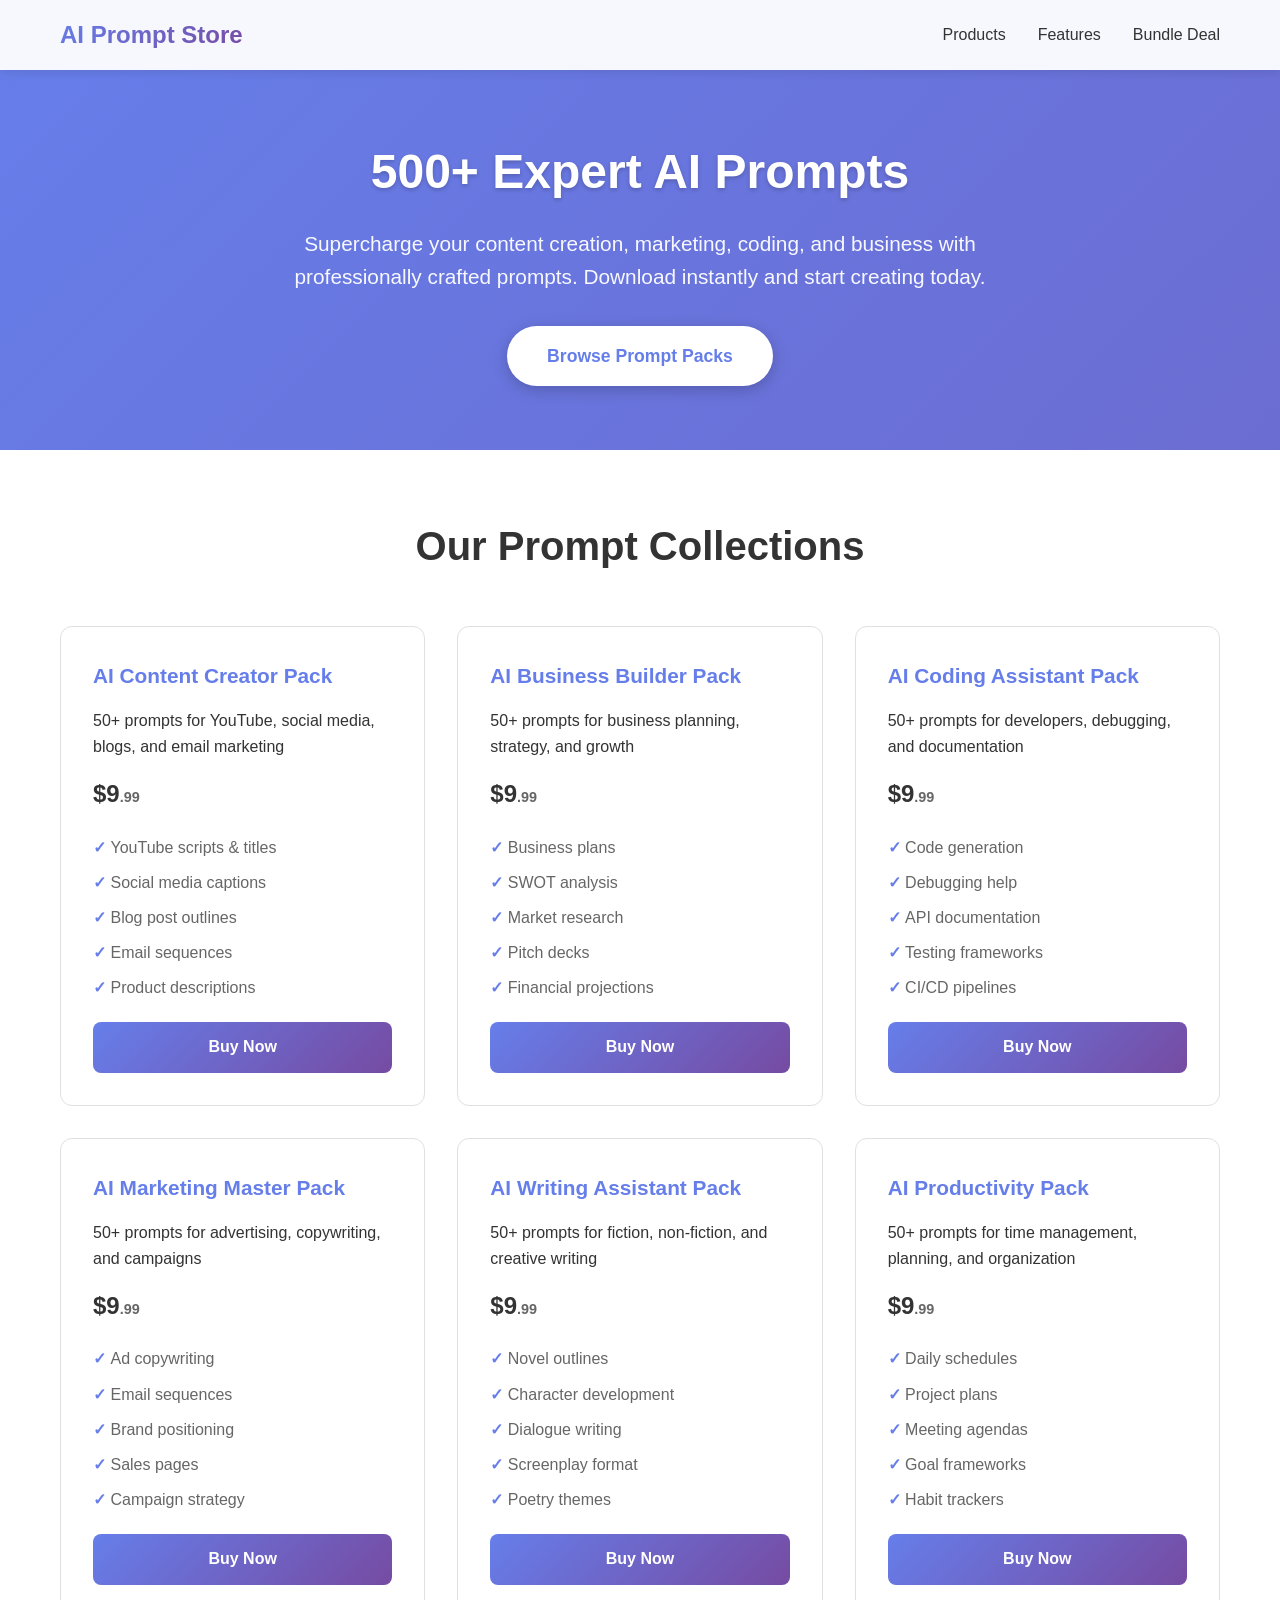
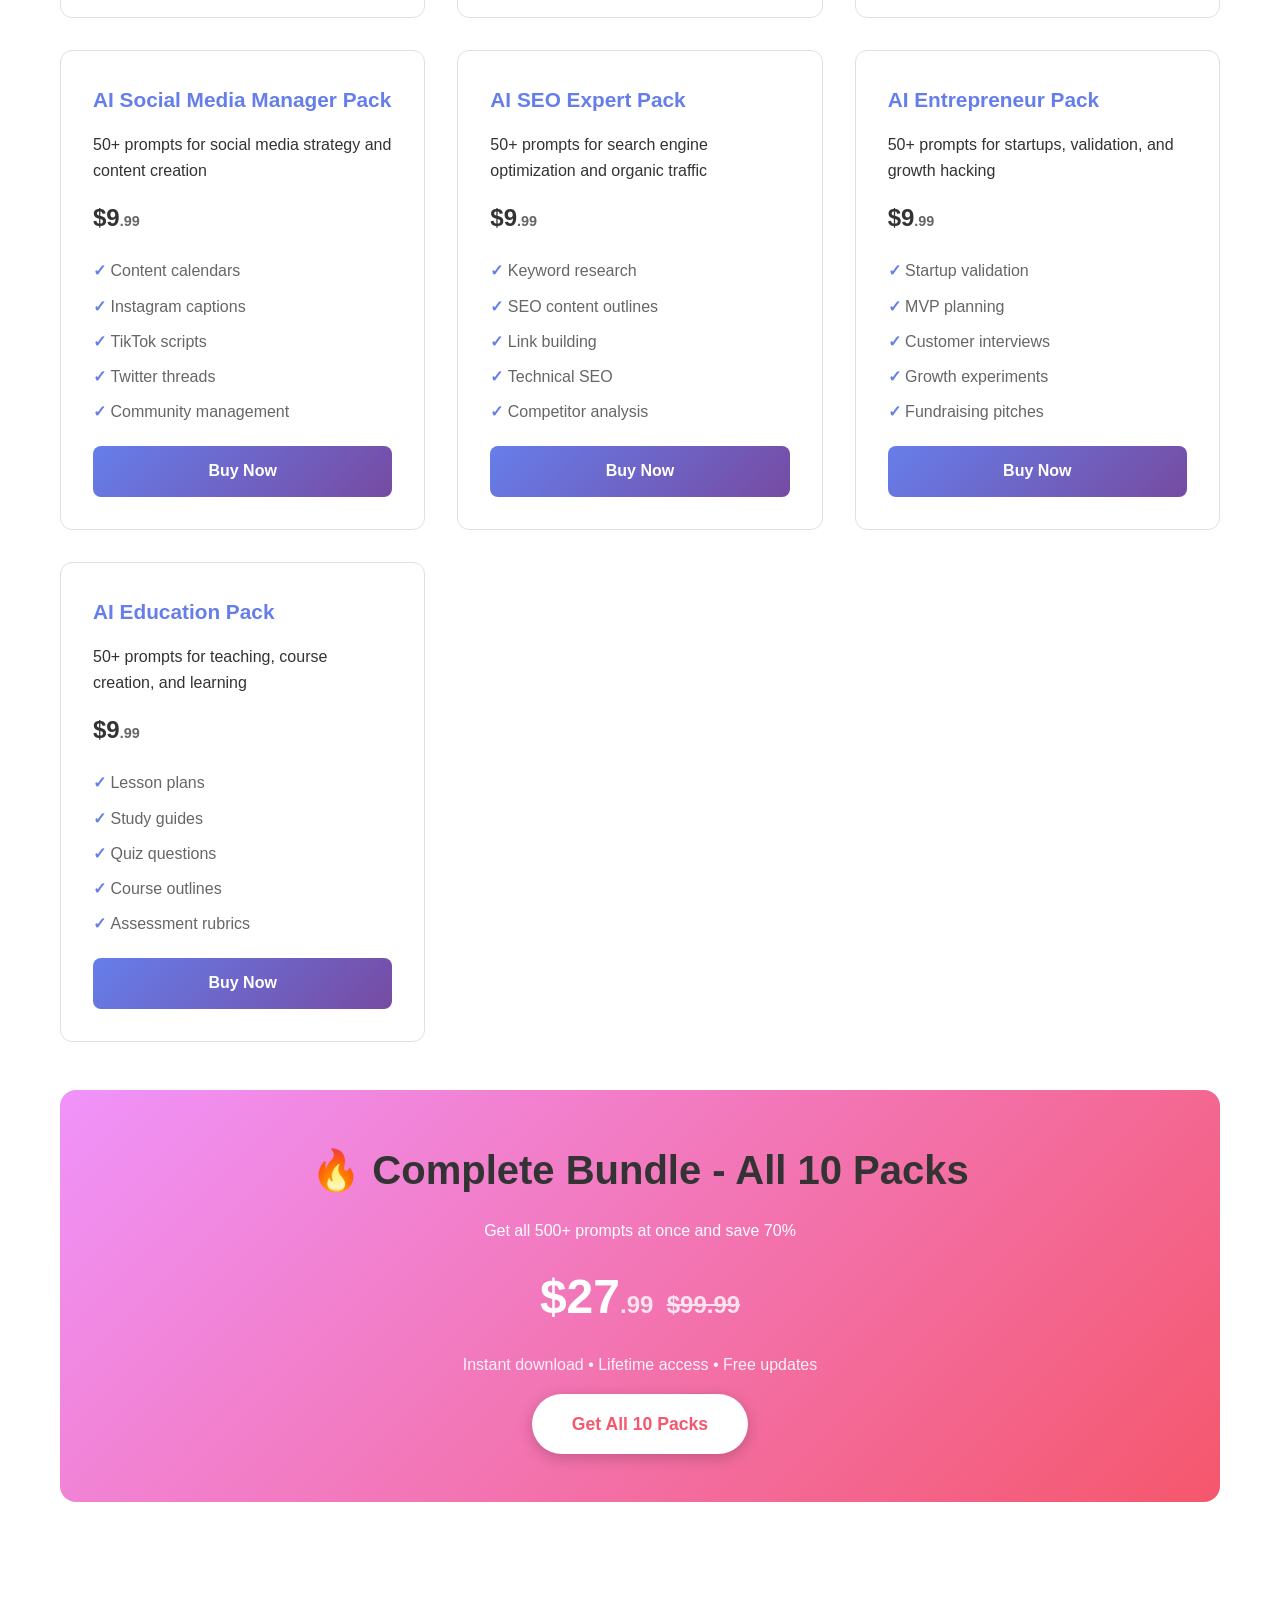
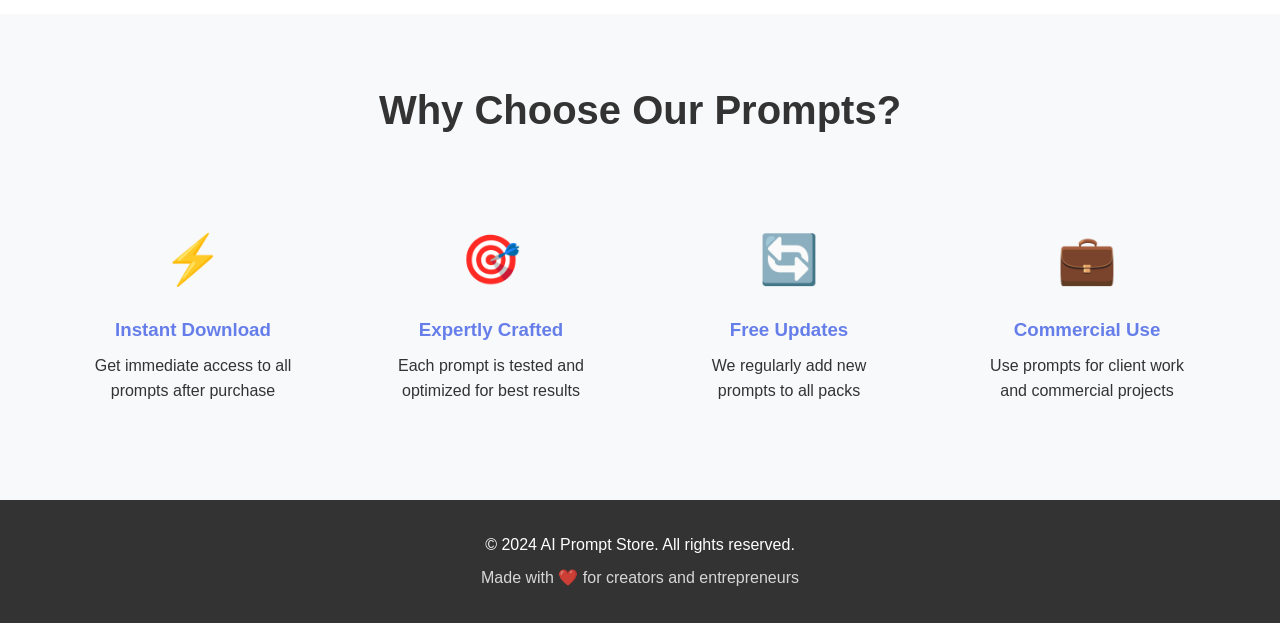
==== website/index.html @ 7e5e6189 "Initial AI Prompt Store project" ====
<!DOCTYPE html>
<html lang="en">
<head>
    <meta charset="UTF-8">
    <meta name="viewport" content="width=device-width, initial-scale=1.0">
    <title>AI Prompt Store - 50+ Prompt Packs for Creators & Entrepreneurs</title>
    <meta name="description" content="Download 500+ expert AI prompts for content creation, marketing, coding, business, and more. Boost your productivity with our curated prompt collections.">
    <style>
        * {
            margin: 0;
            padding: 0;
            box-sizing: border-box;
        }
        
        body {
            font-family: -apple-system, BlinkMacSystemFont, 'Segoe UI', Roboto, Oxygen, Ubuntu, Cantarell, sans-serif;
            line-height: 1.6;
            color: #333;
            background: linear-gradient(135deg, #667eea 0%, #764ba2 100%);
            min-height: 100vh;
        }
        
        .container {
            max-width: 1200px;
            margin: 0 auto;
            padding: 0 20px;
        }
        
        header {
            background: rgba(255, 255, 255, 0.95);
            backdrop-filter: blur(10px);
            padding: 1rem 0;
            position: sticky;
            top: 0;
            z-index: 100;
            box-shadow: 0 2px 10px rgba(0,0,0,0.1);
        }
        
        nav {
            display: flex;
            justify-content: space-between;
            align-items: center;
        }
        
        .logo {
            font-size: 1.5rem;
            font-weight: bold;
            background: linear-gradient(135deg, #667eea 0%, #764ba2 100%);
            -webkit-background-clip: text;
            -webkit-text-fill-color: transparent;
            background-clip: text;
        }
        
        .nav-links {
            display: flex;
            gap: 2rem;
            list-style: none;
        }
        
        .nav-links a {
            text-decoration: none;
            color: #333;
            font-weight: 500;
            transition: color 0.3s;
        }
        
        .nav-links a:hover {
            color: #667eea;
        }
        
        .hero {
            text-align: center;
            padding: 4rem 0;
            color: white;
        }
        
        .hero h1 {
            font-size: 3rem;
            margin-bottom: 1rem;
            font-weight: 800;
            text-shadow: 0 2px 4px rgba(0,0,0,0.2);
        }
        
        .hero p {
            font-size: 1.3rem;
            margin-bottom: 2rem;
            opacity: 0.95;
            max-width: 700px;
            margin-left: auto;
            margin-right: auto;
        }
        
        .cta-button {
            display: inline-block;
            background: white;
            color: #667eea;
            padding: 1rem 2.5rem;
            border-radius: 50px;
            text-decoration: none;
            font-weight: bold;
            font-size: 1.1rem;
            transition: transform 0.3s, box-shadow 0.3s;
            box-shadow: 0 4px 15px rgba(0,0,0,0.2);
        }
        
        .cta-button:hover {
            transform: translateY(-2px);
            box-shadow: 0 6px 20px rgba(0,0,0,0.3);
        }
        
        .products {
            background: white;
            padding: 4rem 0;
        }
        
        .products h2 {
            text-align: center;
            font-size: 2.5rem;
            margin-bottom: 3rem;
            color: #333;
        }
        
        .product-grid {
            display: grid;
            grid-template-columns: repeat(auto-fit, minmax(300px, 1fr));
            gap: 2rem;
            margin-bottom: 3rem;
        }
        
        .product-card {
            border: 1px solid #e0e0e0;
            border-radius: 12px;
            padding: 2rem;
            transition: transform 0.3s, box-shadow 0.3s;
            background: white;
        }
        
        .product-card:hover {
            transform: translateY(-5px);
            box-shadow: 0 10px 30px rgba(0,0,0,0.1);
        }
        
        .product-card h3 {
            color: #667eea;
            margin-bottom: 1rem;
            font-size: 1.3rem;
        }
        
        .product-card .price {
            font-size: 1.5rem;
            font-weight: bold;
            color: #333;
            margin: 1rem 0;
        }
        
        .product-card .original-price {
            text-decoration: line-through;
            color: #999;
            font-size: 1rem;
            margin-left: 0.5rem;
        }
        
        .product-card ul {
            list-style: none;
            margin: 1rem 0;
        }
        
        .product-card li {
            padding: 0.3rem 0;
            color: #666;
        }
        
        .product-card li:before {
            content: "✓ ";
            color: #667eea;
            font-weight: bold;
        }
        
        .buy-button {
            display: block;
            width: 100%;
            background: linear-gradient(135deg, #667eea 0%, #764ba2 100%);
            color: white;
            padding: 0.8rem;
            border: none;
            border-radius: 8px;
            text-decoration: none;
            text-align: center;
            font-weight: bold;
            transition: opacity 0.3s;
        }
        
        .buy-button:hover {
            opacity: 0.9;
        }
        
        .bundle {
            background: linear-gradient(135deg, #f093fb 0%, #f5576c 100%);
            color: white;
            padding: 3rem;
            border-radius: 16px;
            text-align: center;
            margin: 3rem 0;
        }
        
        .bundle h2 {
            font-size: 2.5rem;
            margin-bottom: 1rem;
        }
        
        .bundle .price {
            font-size: 3rem;
            font-weight: bold;
            margin: 1rem 0;
        }
        
        .bundle .original-price {
            text-decoration: line-through;
            opacity: 0.8;
            font-size: 1.5rem;
        }
        
        .features {
            padding: 4rem 0;
            background: #f8f9fa;
        }
        
        .features h2 {
            text-align: center;
            font-size: 2.5rem;
            margin-bottom: 3rem;
        }
        
        .feature-grid {
            display: grid;
            grid-template-columns: repeat(auto-fit, minmax(250px, 1fr));
            gap: 2rem;
        }
        
        .feature {
            text-align: center;
            padding: 2rem;
        }
        
        .feature-icon {
            font-size: 3rem;
            margin-bottom: 1rem;
        }
        
        .feature h3 {
            color: #667eea;
            margin-bottom: 0.5rem;
        }
        
        footer {
            background: #333;
            color: white;
            text-align: center;
            padding: 2rem 0;
        }
        
        @media (max-width: 768px) {
            .hero h1 {
                font-size: 2rem;
            }
            
            .nav-links {
                display: none;
            }
            
            .product-grid {
                grid-template-columns: 1fr;
            }
        }
    </style>
</head>
<body>
    <header>
        <nav class="container">
            <div class="logo">AI Prompt Store</div>
            <ul class="nav-links">
                <li><a href="#products">Products</a></li>
                <li><a href="#features">Features</a></li>
                <li><a href="#bundle">Bundle Deal</a></li>
            </ul>
        </nav>
    </header>
    
    <section class="hero">
        <div class="container">
            <h1>500+ Expert AI Prompts</h1>
            <p>Supercharge your content creation, marketing, coding, and business with professionally crafted prompts. Download instantly and start creating today.</p>
            <a href="#products" class="cta-button">Browse Prompt Packs</a>
        </div>
    </section>
    
    <section class="products" id="products">
        <div class="container">
            <h2>Our Prompt Collections</h2>
            <div class="product-grid">
                <div class="product-card">
                    <h3>AI Content Creator Pack</h3>
                    <p>50+ prompts for YouTube, social media, blogs, and email marketing</p>
                    <div class="price">$9<span style="font-size: 0.9rem; color: #666;">.99</span></div>
                    <ul>
                        <li>YouTube scripts & titles</li>
                        <li>Social media captions</li>
                        <li>Blog post outlines</li>
                        <li>Email sequences</li>
                        <li>Product descriptions</li>
                    </ul>
                    <a href="https://gum.co/prompt-pack-1" class="buy-button" target="_blank">Buy Now</a>
                </div>
                
                <div class="product-card">
                    <h3>AI Business Builder Pack</h3>
                    <p>50+ prompts for business planning, strategy, and growth</p>
                    <div class="price">$9<span style="font-size: 0.9rem; color: #666;">.99</span></div>
                    <ul>
                        <li>Business plans</li>
                        <li>SWOT analysis</li>
                        <li>Market research</li>
                        <li>Pitch decks</li>
                        <li>Financial projections</li>
                    </ul>
                    <a href="https://gum.co/prompt-pack-2" class="buy-button" target="_blank">Buy Now</a>
                </div>
                
                <div class="product-card">
                    <h3>AI Coding Assistant Pack</h3>
                    <p>50+ prompts for developers, debugging, and documentation</p>
                    <div class="price">$9<span style="font-size: 0.9rem; color: #666;">.99</span></div>
                    <ul>
                        <li>Code generation</li>
                        <li>Debugging help</li>
                        <li>API documentation</li>
                        <li>Testing frameworks</li>
                        <li>CI/CD pipelines</li>
                    </ul>
                    <a href="https://gum.co/prompt-pack-3" class="buy-button" target="_blank">Buy Now</a>
                </div>
                
                <div class="product-card">
                    <h3>AI Marketing Master Pack</h3>
                    <p>50+ prompts for advertising, copywriting, and campaigns</p>
                    <div class="price">$9<span style="font-size: 0.9rem; color: #666;">.99</span></div>
                    <ul>
                        <li>Ad copywriting</li>
                        <li>Email sequences</li>
                        <li>Brand positioning</li>
                        <li>Sales pages</li>
                        <li>Campaign strategy</li>
                    </ul>
                    <a href="https://gum.co/prompt-pack-4" class="buy-button" target="_blank">Buy Now</a>
                </div>
                
                <div class="product-card">
                    <h3>AI Writing Assistant Pack</h3>
                    <p>50+ prompts for fiction, non-fiction, and creative writing</p>
                    <div class="price">$9<span style="font-size: 0.9rem; color: #666;">.99</span></div>
                    <ul>
                        <li>Novel outlines</li>
                        <li>Character development</li>
                        <li>Dialogue writing</li>
                        <li>Screenplay format</li>
                        <li>Poetry themes</li>
                    </ul>
                    <a href="https://gum.co/prompt-pack-5" class="buy-button" target="_blank">Buy Now</a>
                </div>
                
                <div class="product-card">
                    <h3>AI Productivity Pack</h3>
                    <p>50+ prompts for time management, planning, and organization</p>
                    <div class="price">$9<span style="font-size: 0.9rem; color: #666;">.99</span></div>
                    <ul>
                        <li>Daily schedules</li>
                        <li>Project plans</li>
                        <li>Meeting agendas</li>
                        <li>Goal frameworks</li>
                        <li>Habit trackers</li>
                    </ul>
                    <a href="https://gum.co/prompt-pack-6" class="buy-button" target="_blank">Buy Now</a>
                </div>
                
                <div class="product-card">
                    <h3>AI Social Media Manager Pack</h3>
                    <p>50+ prompts for social media strategy and content creation</p>
                    <div class="price">$9<span style="font-size: 0.9rem; color: #666;">.99</span></div>
                    <ul>
                        <li>Content calendars</li>
                        <li>Instagram captions</li>
                        <li>TikTok scripts</li>
                        <li>Twitter threads</li>
                        <li>Community management</li>
                    </ul>
                    <a href="https://gum.co/prompt-pack-7" class="buy-button" target="_blank">Buy Now</a>
                </div>
                
                <div class="product-card">
                    <h3>AI SEO Expert Pack</h3>
                    <p>50+ prompts for search engine optimization and organic traffic</p>
                    <div class="price">$9<span style="font-size: 0.9rem; color: #666;">.99</span></div>
                    <ul>
                        <li>Keyword research</li>
                        <li>SEO content outlines</li>
                        <li>Link building</li>
                        <li>Technical SEO</li>
                        <li>Competitor analysis</li>
                    </ul>
                    <a href="https://gum.co/prompt-pack-8" class="buy-button" target="_blank">Buy Now</a>
                </div>
                
                <div class="product-card">
                    <h3>AI Entrepreneur Pack</h3>
                    <p>50+ prompts for startups, validation, and growth hacking</p>
                    <div class="price">$9<span style="font-size: 0.9rem; color: #666;">.99</span></div>
                    <ul>
                        <li>Startup validation</li>
                        <li>MVP planning</li>
                        <li>Customer interviews</li>
                        <li>Growth experiments</li>
                        <li>Fundraising pitches</li>
                    </ul>
                    <a href="https://gum.co/prompt-pack-9" class="buy-button" target="_blank">Buy Now</a>
                </div>
                
                <div class="product-card">
                    <h3>AI Education Pack</h3>
                    <p>50+ prompts for teaching, course creation, and learning</p>
                    <div class="price">$9<span style="font-size: 0.9rem; color: #666;">.99</span></div>
                    <ul>
                        <li>Lesson plans</li>
                        <li>Study guides</li>
                        <li>Quiz questions</li>
                        <li>Course outlines</li>
                        <li>Assessment rubrics</li>
                    </ul>
                    <a href="https://gum.co/prompt-pack-10" class="buy-button" target="_blank">Buy Now</a>
                </div>
            </div>
            
            <div class="bundle" id="bundle">
                <h2>🔥 Complete Bundle - All 10 Packs</h2>
                <p>Get all 500+ prompts at once and save 70%</p>
                <div class="price">$27<span style="font-size: 1.5rem; opacity: 0.8;">.99</span> <span class="original-price">$99.99</span></div>
                <p style="margin: 1rem 0; opacity: 0.9;">Instant download • Lifetime access • Free updates</p>
                <a href="https://gum.co/prompt-bundle" class="cta-button" target="_blank" style="background: white; color: #f5576c;">Get All 10 Packs</a>
            </div>
        </div>
    </section>
    
    <section class="features" id="features">
        <div class="container">
            <h2>Why Choose Our Prompts?</h2>
            <div class="feature-grid">
                <div class="feature">
                    <div class="feature-icon">⚡</div>
                    <h3>Instant Download</h3>
                    <p>Get immediate access to all prompts after purchase</p>
                </div>
                <div class="feature">
                    <div class="feature-icon">🎯</div>
                    <h3>Expertly Crafted</h3>
                    <p>Each prompt is tested and optimized for best results</p>
                </div>
                <div class="feature">
                    <div class="feature-icon">🔄</div>
                    <h3>Free Updates</h3>
                    <p>We regularly add new prompts to all packs</p>
                </div>
                <div class="feature">
                    <div class="feature-icon">💼</div>
                    <h3>Commercial Use</h3>
                    <p>Use prompts for client work and commercial projects</p>
                </div>
            </div>
        </div>
    </section>
    
    <footer>
        <div class="container">
            <p>&copy; 2024 AI Prompt Store. All rights reserved.</p>
            <p style="margin-top: 0.5rem; opacity: 0.8;">Made with ❤️ for creators and entrepreneurs</p>
        </div>
    </footer>
</body>
</html>
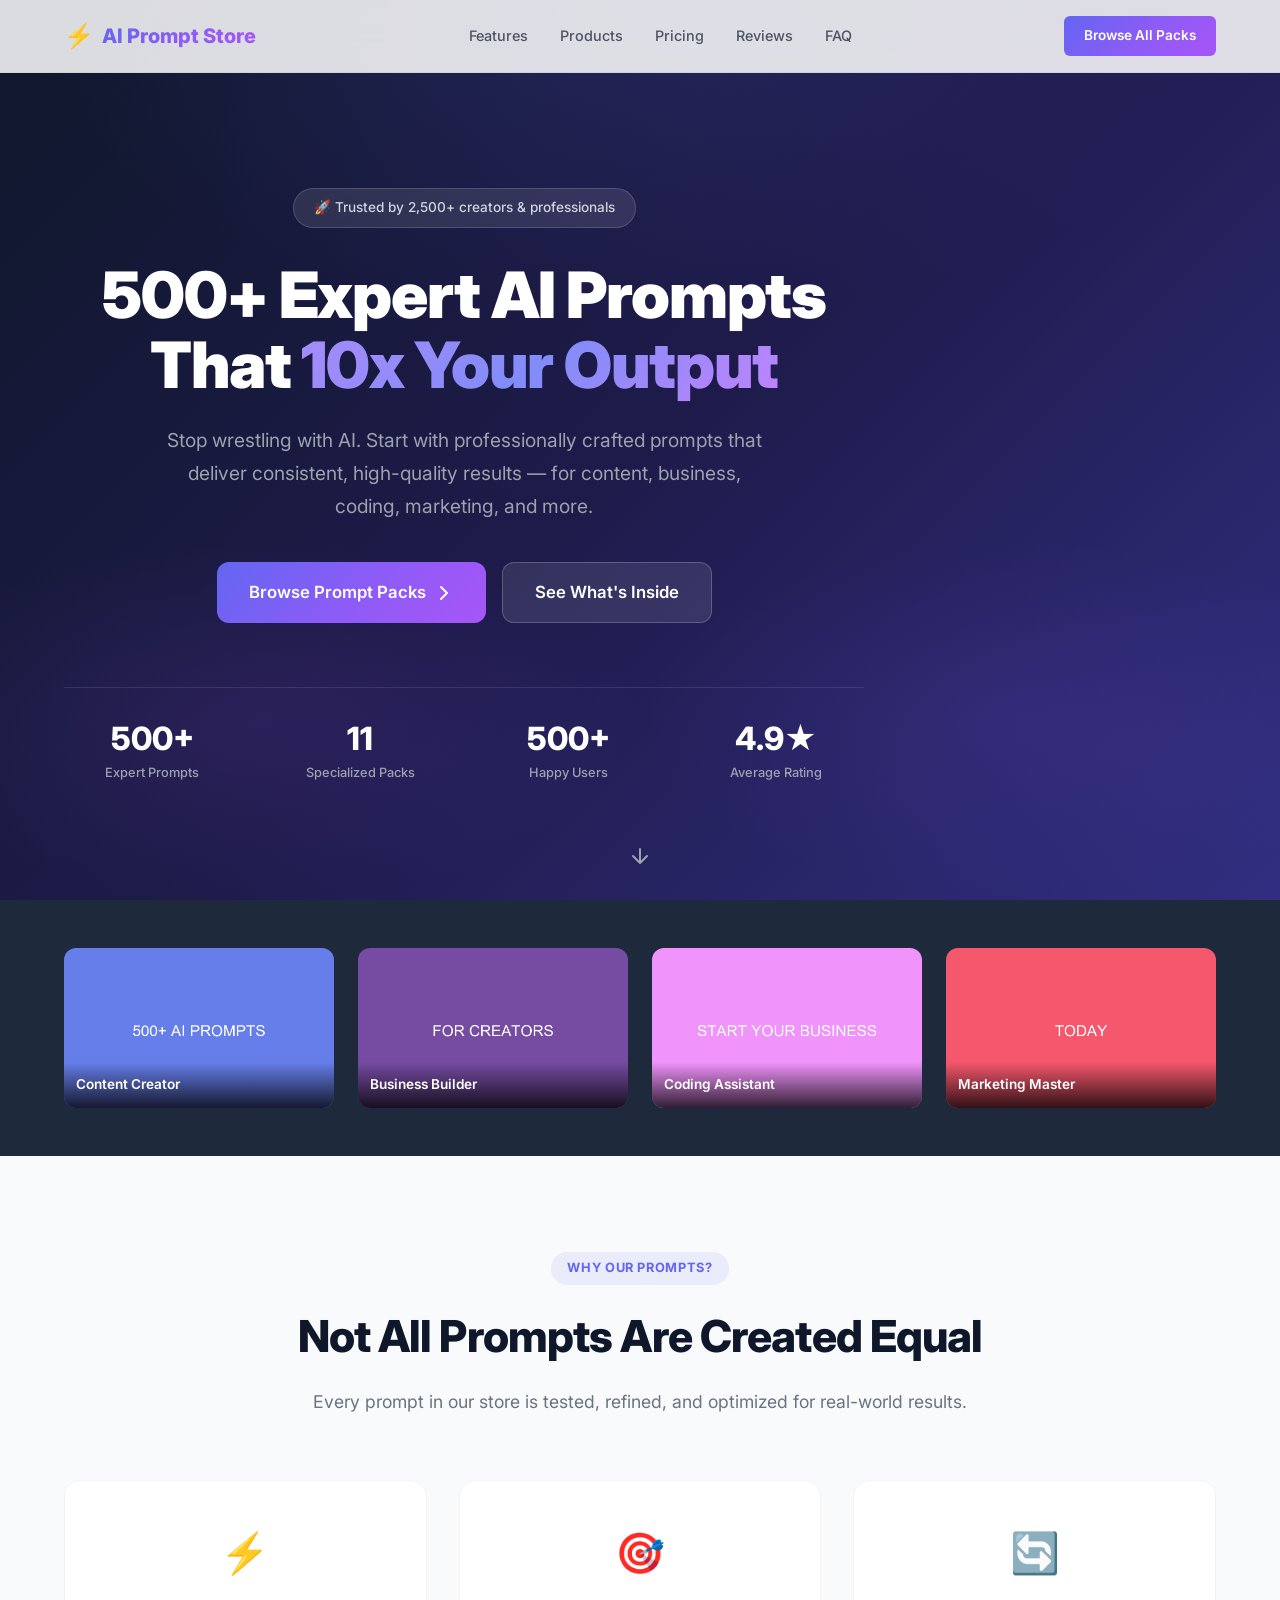
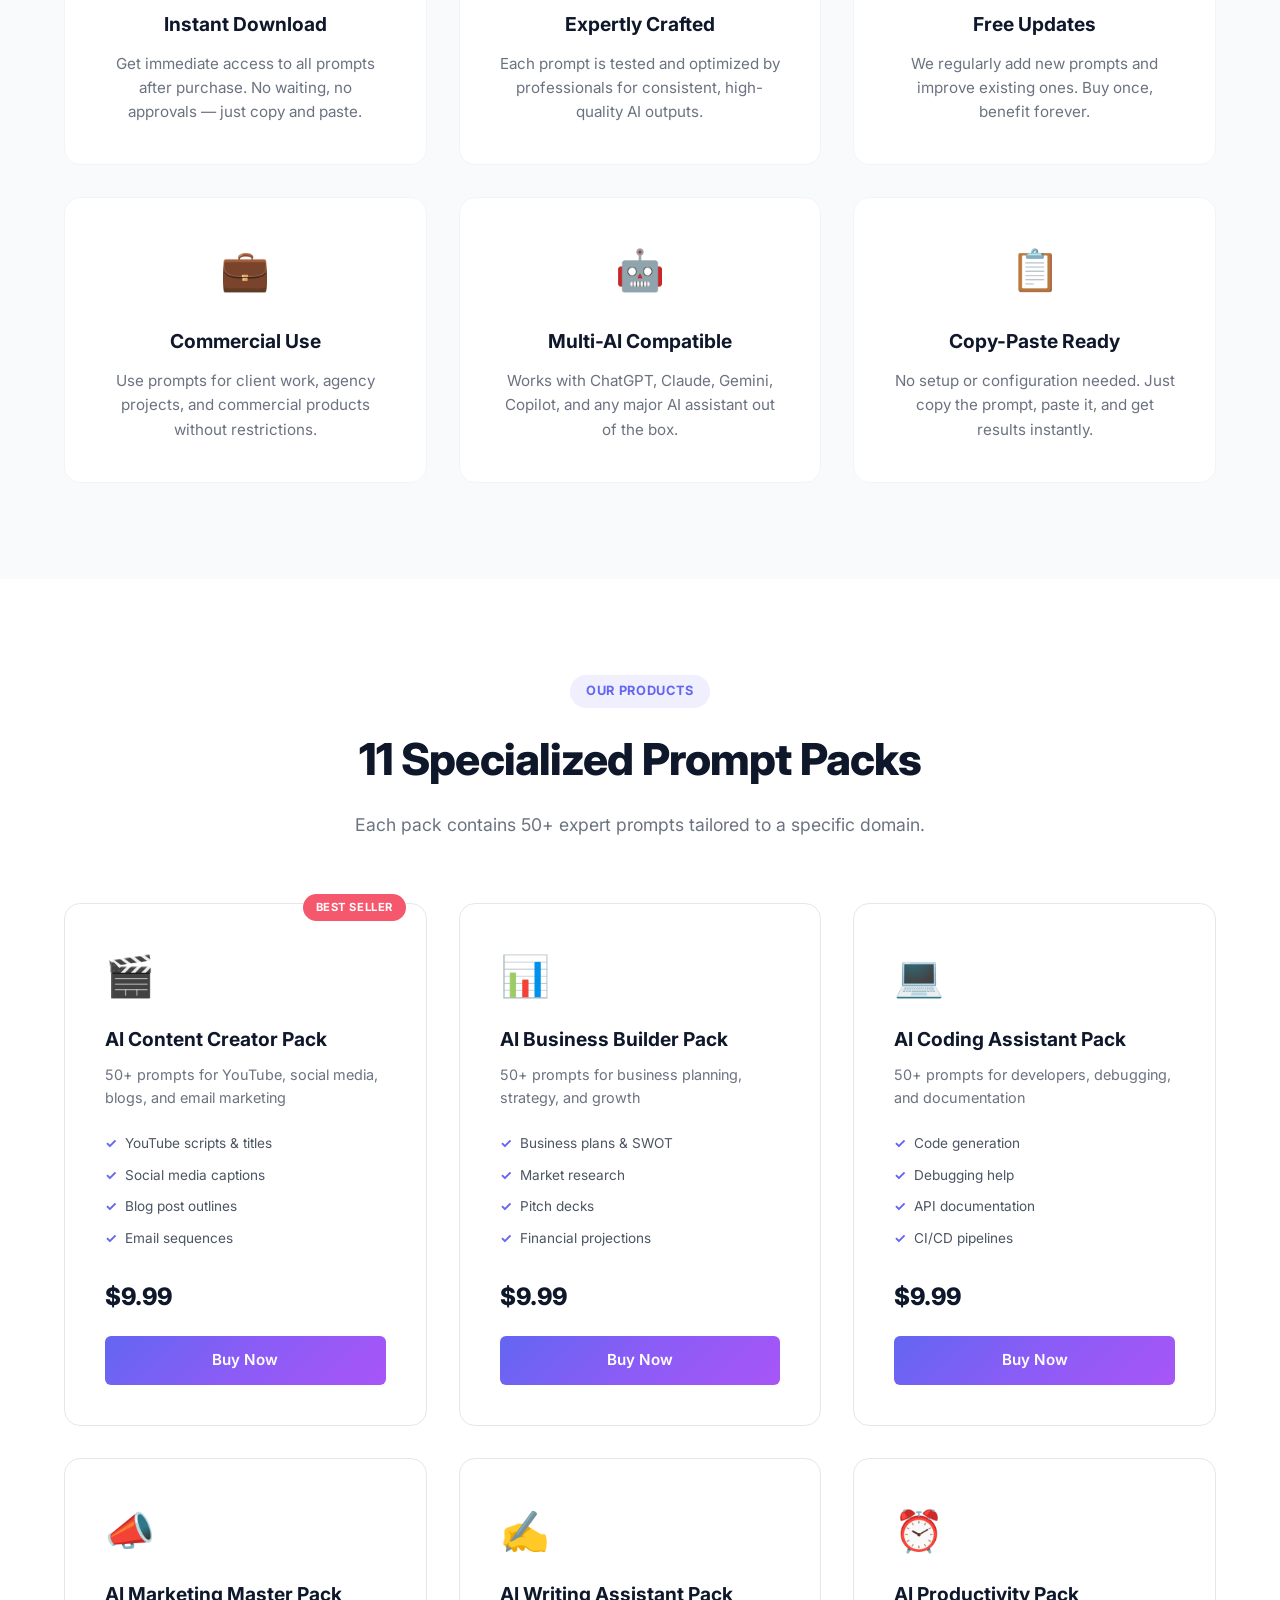
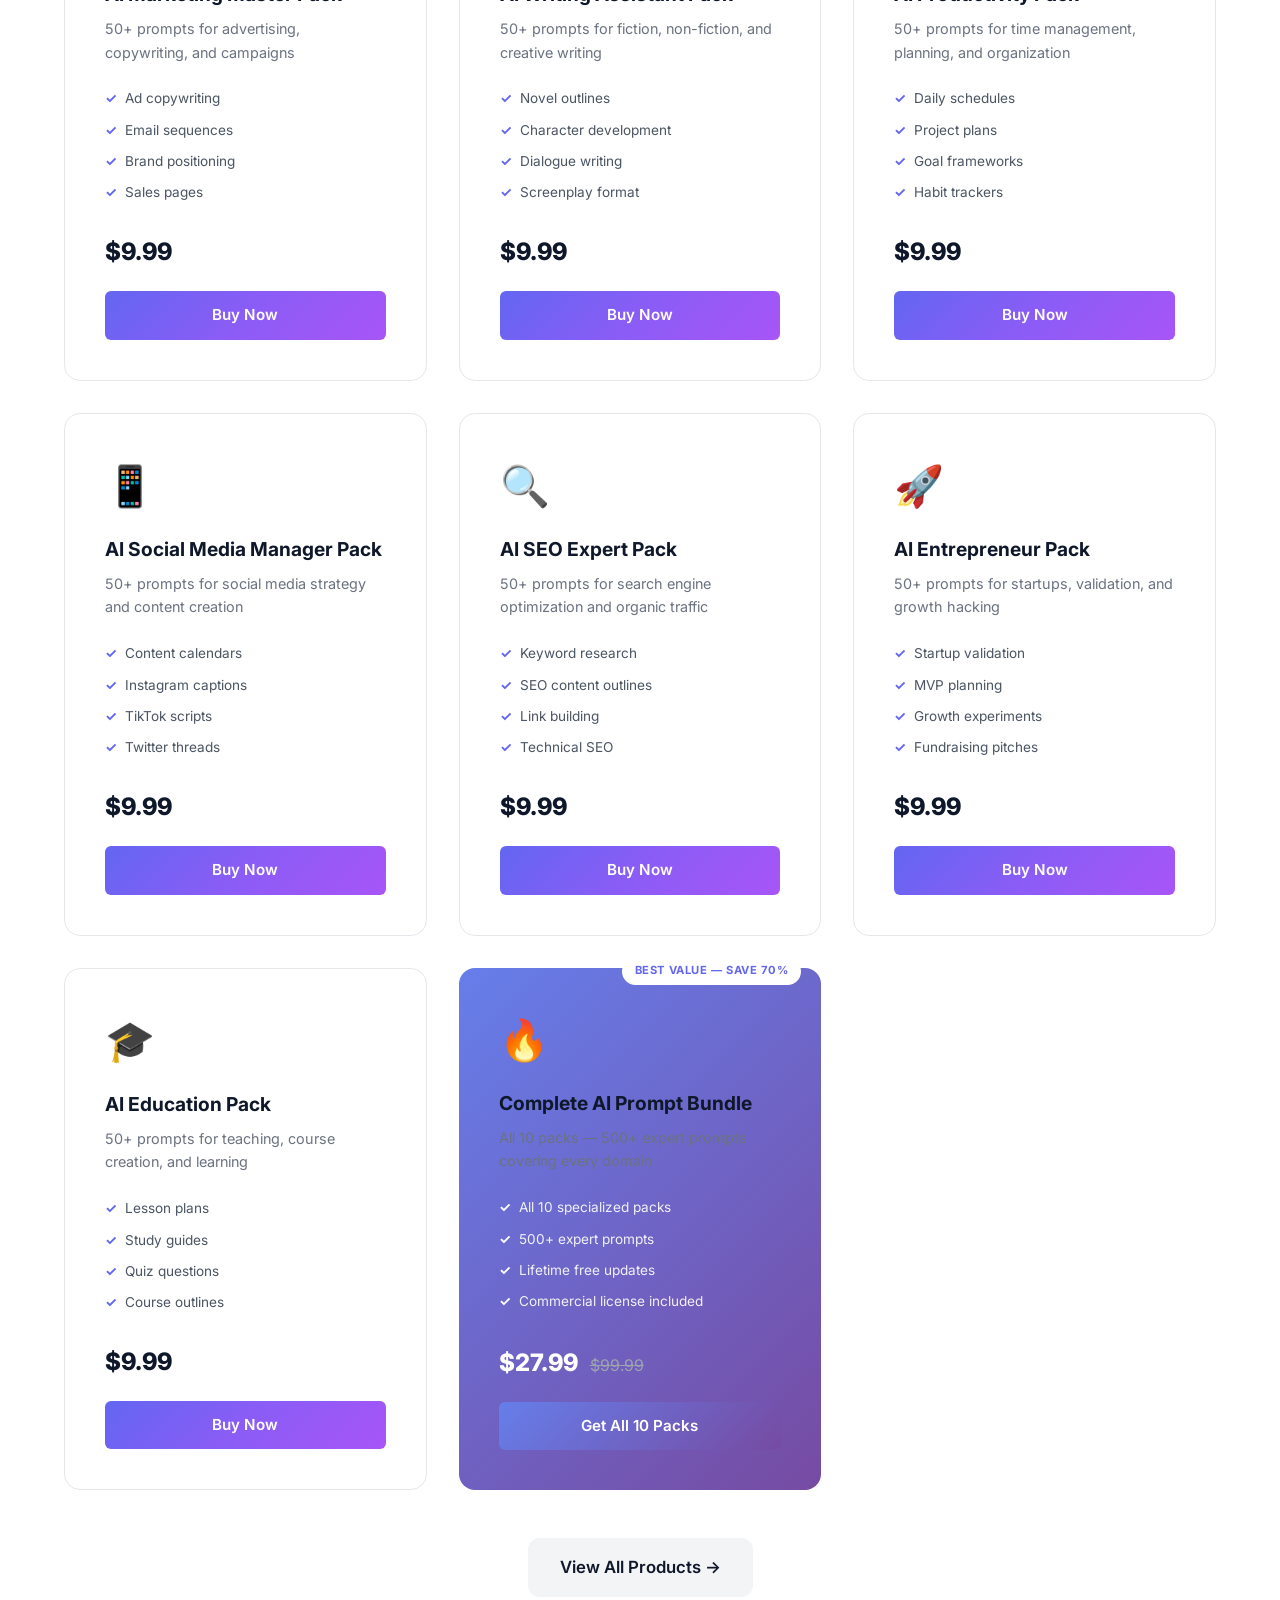
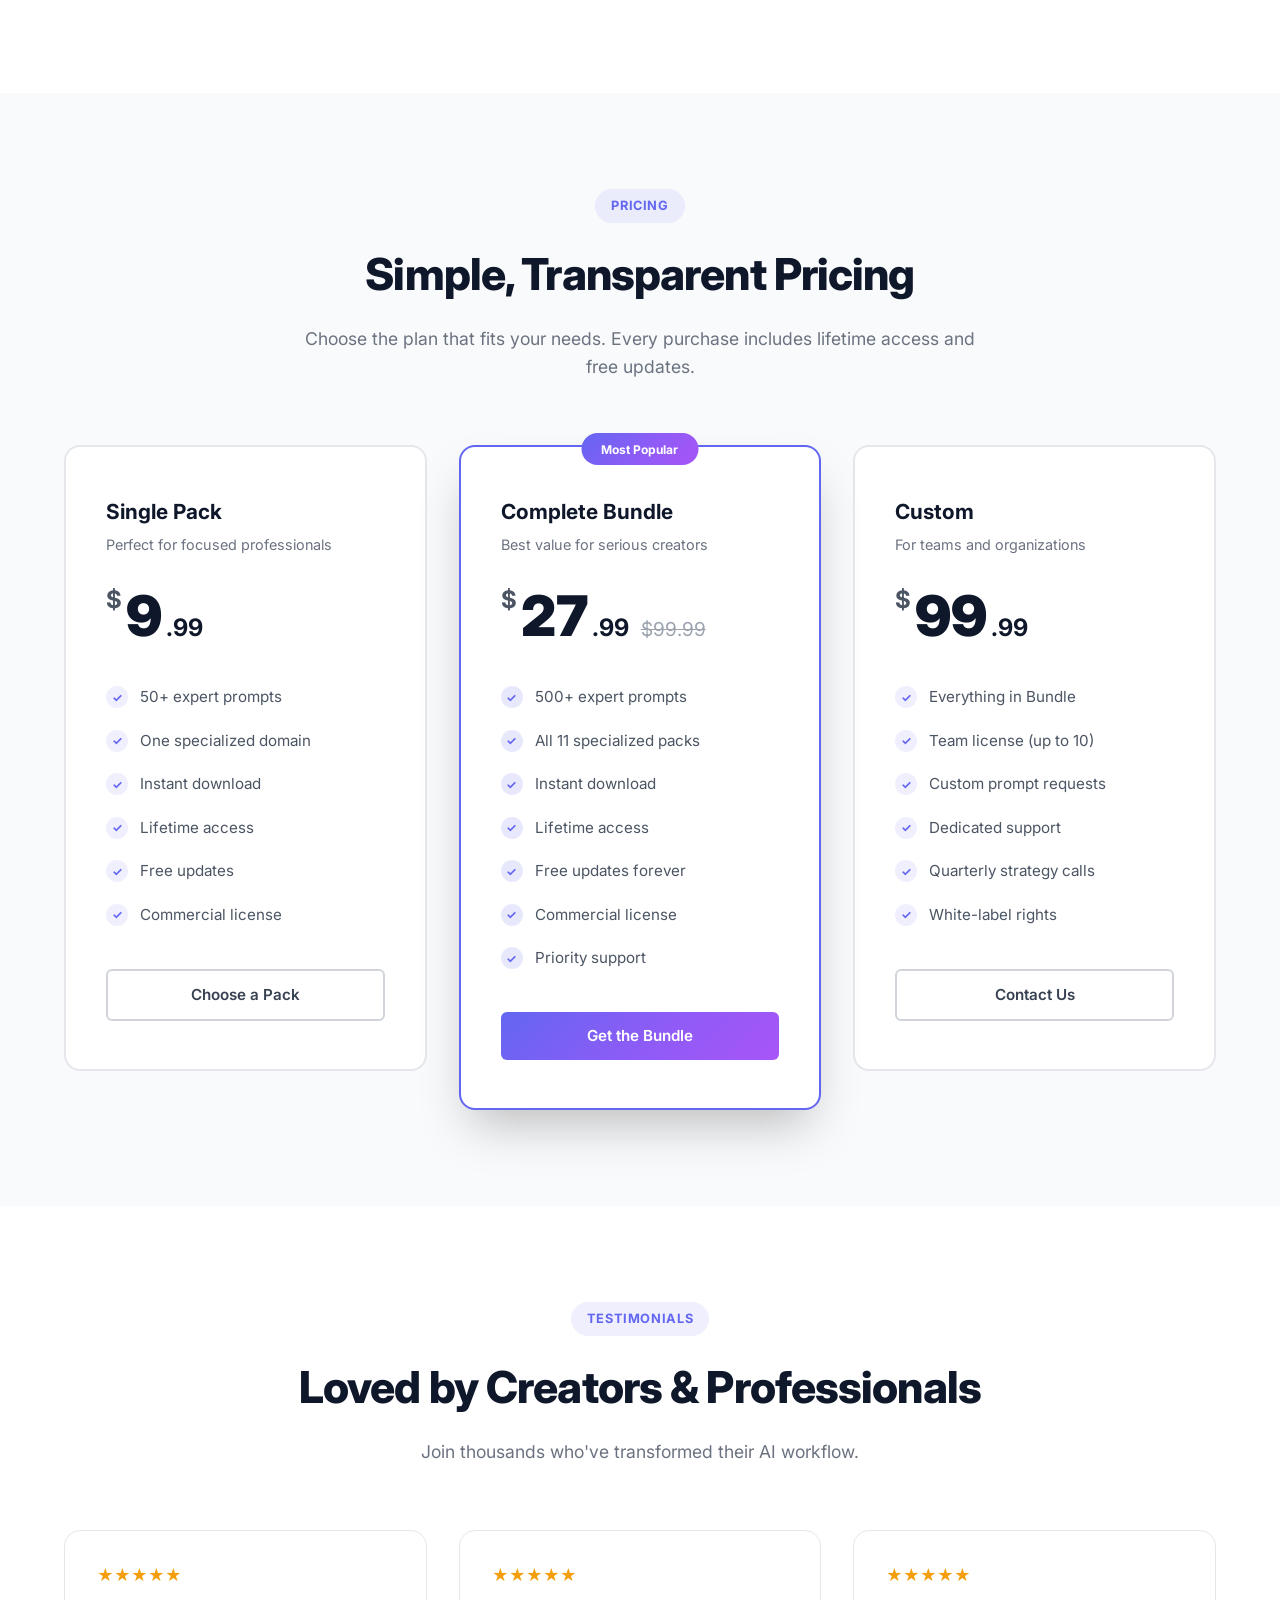
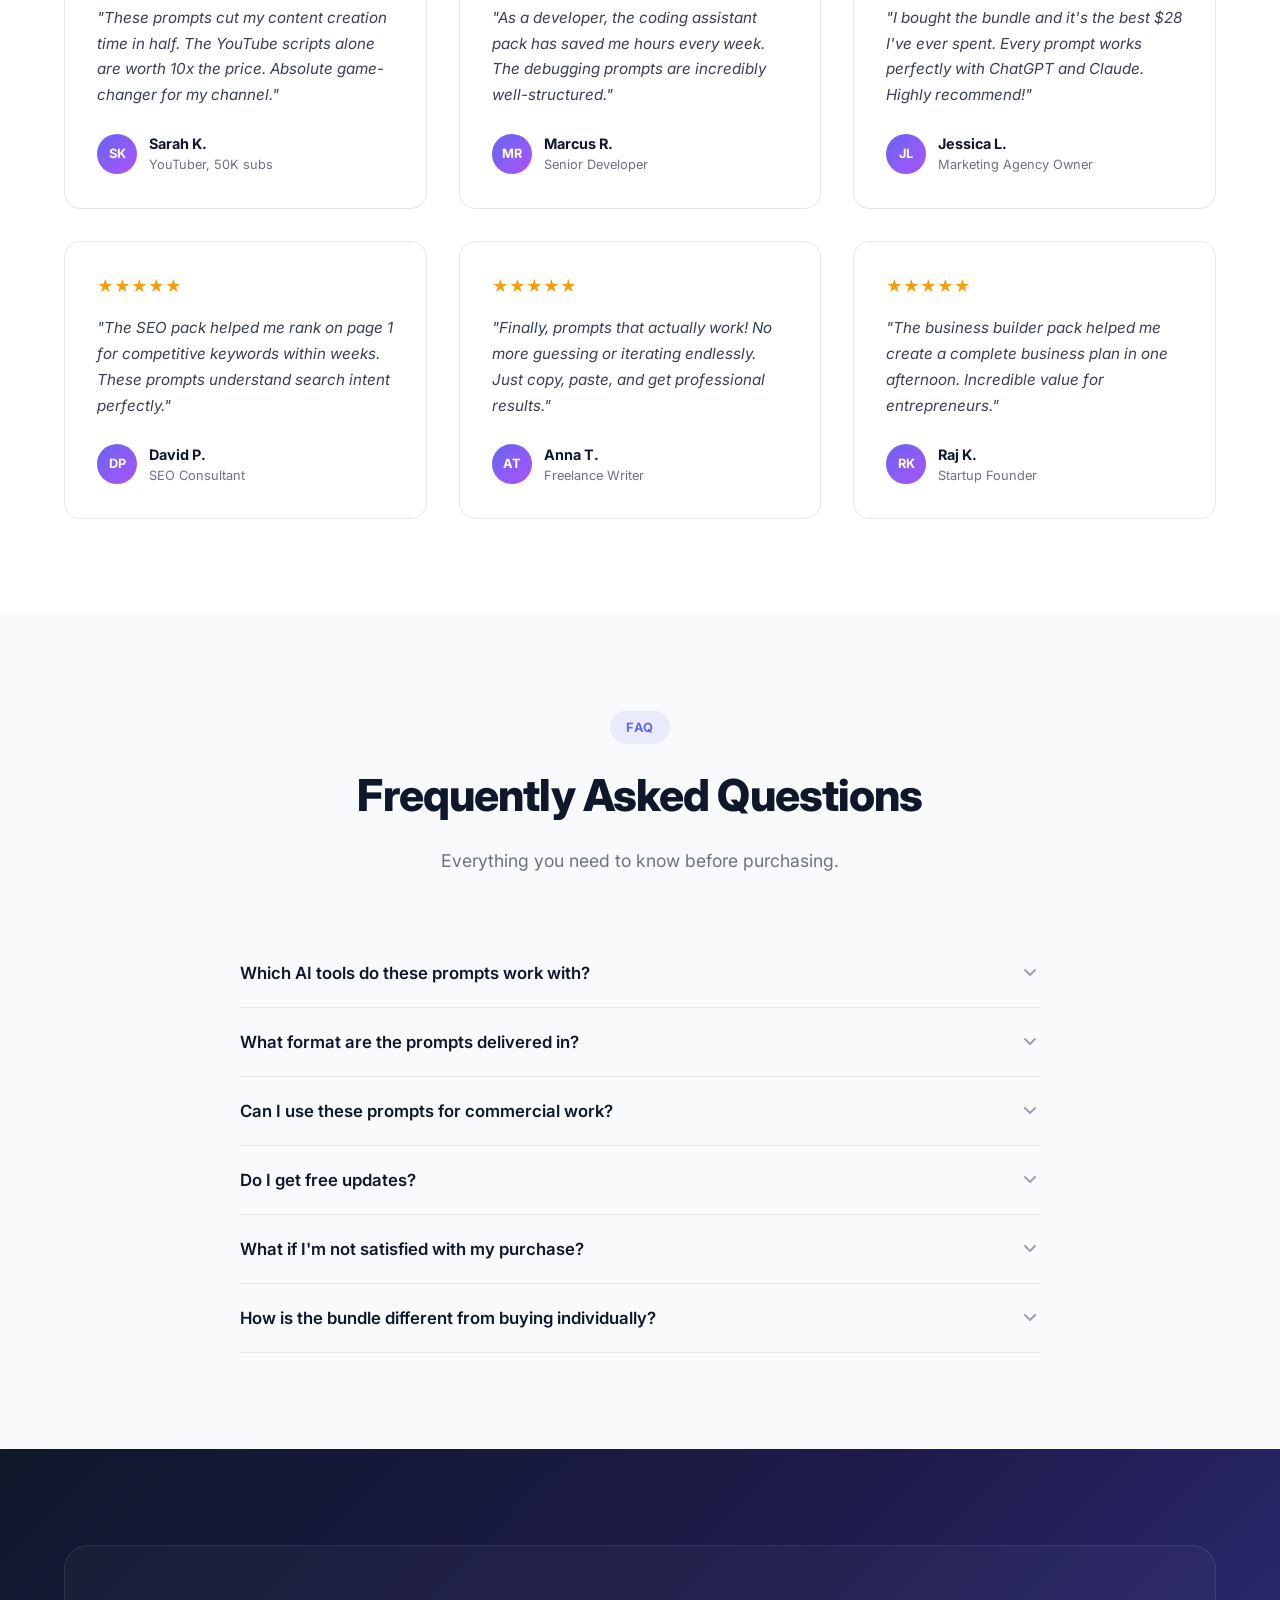
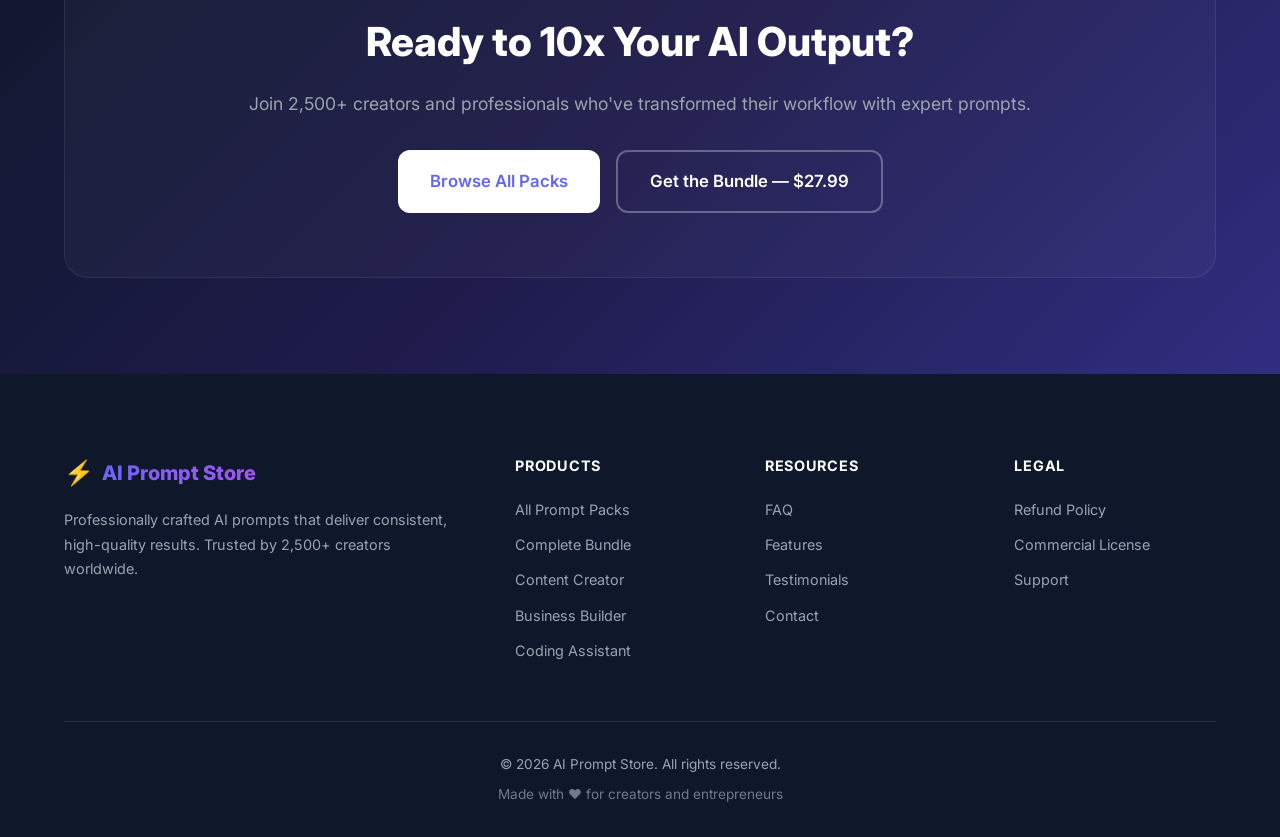
==== commit e4087444: "Add modern landing page and products site for AI Prompt Store" ====
--- a/website/index.html
+++ b/website/index.html
@@ -3,485 +3,640 @@
 <head>
     <meta charset="UTF-8">
     <meta name="viewport" content="width=device-width, initial-scale=1.0">
-    <title>AI Prompt Store - 50+ Prompt Packs for Creators & Entrepreneurs</title>
+    <title>AI Prompt Store - 500+ Expert Prompts for Creators & Entrepreneurs</title>
     <meta name="description" content="Download 500+ expert AI prompts for content creation, marketing, coding, business, and more. Boost your productivity with our curated prompt collections.">
-    <style>
-        * {
-            margin: 0;
-            padding: 0;
-            box-sizing: border-box;
-        }
-        
-        body {
-            font-family: -apple-system, BlinkMacSystemFont, 'Segoe UI', Roboto, Oxygen, Ubuntu, Cantarell, sans-serif;
-            line-height: 1.6;
-            color: #333;
-            background: linear-gradient(135deg, #667eea 0%, #764ba2 100%);
-            min-height: 100vh;
-        }
-        
-        .container {
-            max-width: 1200px;
-            margin: 0 auto;
-            padding: 0 20px;
-        }
-        
-        header {
-            background: rgba(255, 255, 255, 0.95);
-            backdrop-filter: blur(10px);
-            padding: 1rem 0;
-            position: sticky;
-            top: 0;
-            z-index: 100;
-            box-shadow: 0 2px 10px rgba(0,0,0,0.1);
-        }
-        
-        nav {
-            display: flex;
-            justify-content: space-between;
-            align-items: center;
-        }
-        
-        .logo {
-            font-size: 1.5rem;
-            font-weight: bold;
-            background: linear-gradient(135deg, #667eea 0%, #764ba2 100%);
-            -webkit-background-clip: text;
-            -webkit-text-fill-color: transparent;
-            background-clip: text;
-        }
-        
-        .nav-links {
-            display: flex;
-            gap: 2rem;
-            list-style: none;
-        }
-        
-        .nav-links a {
-            text-decoration: none;
-            color: #333;
-            font-weight: 500;
-            transition: color 0.3s;
-        }
-        
-        .nav-links a:hover {
-            color: #667eea;
-        }
-        
-        .hero {
-            text-align: center;
-            padding: 4rem 0;
-            color: white;
-        }
-        
-        .hero h1 {
-            font-size: 3rem;
-            margin-bottom: 1rem;
-            font-weight: 800;
-            text-shadow: 0 2px 4px rgba(0,0,0,0.2);
-        }
-        
-        .hero p {
-            font-size: 1.3rem;
-            margin-bottom: 2rem;
-            opacity: 0.95;
-            max-width: 700px;
-            margin-left: auto;
-            margin-right: auto;
-        }
-        
-        .cta-button {
-            display: inline-block;
-            background: white;
-            color: #667eea;
-            padding: 1rem 2.5rem;
-            border-radius: 50px;
-            text-decoration: none;
-            font-weight: bold;
-            font-size: 1.1rem;
-            transition: transform 0.3s, box-shadow 0.3s;
-            box-shadow: 0 4px 15px rgba(0,0,0,0.2);
-        }
-        
-        .cta-button:hover {
-            transform: translateY(-2px);
-            box-shadow: 0 6px 20px rgba(0,0,0,0.3);
-        }
-        
-        .products {
-            background: white;
-            padding: 4rem 0;
-        }
-        
-        .products h2 {
-            text-align: center;
-            font-size: 2.5rem;
-            margin-bottom: 3rem;
-            color: #333;
-        }
-        
-        .product-grid {
-            display: grid;
-            grid-template-columns: repeat(auto-fit, minmax(300px, 1fr));
-            gap: 2rem;
-            margin-bottom: 3rem;
-        }
-        
-        .product-card {
-            border: 1px solid #e0e0e0;
-            border-radius: 12px;
-            padding: 2rem;
-            transition: transform 0.3s, box-shadow 0.3s;
-            background: white;
-        }
-        
-        .product-card:hover {
-            transform: translateY(-5px);
-            box-shadow: 0 10px 30px rgba(0,0,0,0.1);
-        }
-        
-        .product-card h3 {
-            color: #667eea;
-            margin-bottom: 1rem;
-            font-size: 1.3rem;
-        }
-        
-        .product-card .price {
-            font-size: 1.5rem;
-            font-weight: bold;
-            color: #333;
-            margin: 1rem 0;
-        }
-        
-        .product-card .original-price {
-            text-decoration: line-through;
-            color: #999;
-            font-size: 1rem;
-            margin-left: 0.5rem;
-        }
-        
-        .product-card ul {
-            list-style: none;
-            margin: 1rem 0;
-        }
-        
-        .product-card li {
-            padding: 0.3rem 0;
-            color: #666;
-        }
-        
-        .product-card li:before {
-            content: "✓ ";
-            color: #667eea;
-            font-weight: bold;
-        }
-        
-        .buy-button {
-            display: block;
-            width: 100%;
-            background: linear-gradient(135deg, #667eea 0%, #764ba2 100%);
-            color: white;
-            padding: 0.8rem;
-            border: none;
-            border-radius: 8px;
-            text-decoration: none;
-            text-align: center;
-            font-weight: bold;
-            transition: opacity 0.3s;
-        }
-        
-        .buy-button:hover {
-            opacity: 0.9;
-        }
-        
-        .bundle {
-            background: linear-gradient(135deg, #f093fb 0%, #f5576c 100%);
-            color: white;
-            padding: 3rem;
-            border-radius: 16px;
-            text-align: center;
-            margin: 3rem 0;
-        }
-        
-        .bundle h2 {
-            font-size: 2.5rem;
-            margin-bottom: 1rem;
-        }
-        
-        .bundle .price {
-            font-size: 3rem;
-            font-weight: bold;
-            margin: 1rem 0;
-        }
-        
-        .bundle .original-price {
-            text-decoration: line-through;
-            opacity: 0.8;
-            font-size: 1.5rem;
-        }
-        
-        .features {
-            padding: 4rem 0;
-            background: #f8f9fa;
-        }
-        
-        .features h2 {
-            text-align: center;
-            font-size: 2.5rem;
-            margin-bottom: 3rem;
-        }
-        
-        .feature-grid {
-            display: grid;
-            grid-template-columns: repeat(auto-fit, minmax(250px, 1fr));
-            gap: 2rem;
-        }
-        
-        .feature {
-            text-align: center;
-            padding: 2rem;
-        }
-        
-        .feature-icon {
-            font-size: 3rem;
-            margin-bottom: 1rem;
-        }
-        
-        .feature h3 {
-            color: #667eea;
-            margin-bottom: 0.5rem;
-        }
-        
-        footer {
-            background: #333;
-            color: white;
-            text-align: center;
-            padding: 2rem 0;
-        }
-        
-        @media (max-width: 768px) {
-            .hero h1 {
-                font-size: 2rem;
-            }
-            
-            .nav-links {
-                display: none;
-            }
-            
-            .product-grid {
-                grid-template-columns: 1fr;
-            }
-        }
-    </style>
+    <meta property="og:title" content="AI Prompt Store — 500+ Expert AI Prompts">
+    <meta property="og:description" content="Supercharge your workflow with professionally crafted prompts for ChatGPT, Claude, and Gemini.">
+    <meta property="og:type" content="website">
+    <meta name="twitter:card" content="summary_large_image">
+    <link rel="preconnect" href="https://fonts.googleapis.com">
+    <link rel="preconnect" href="https://fonts.gstatic.com" crossorigin>
+    <link href="https://fonts.googleapis.com/css2?family=Inter:wght@300;400;500;600;700;800;900&display=swap" rel="stylesheet">
+    <link rel="stylesheet" href="css/styles.css">
 </head>
 <body>
-    <header>
-        <nav class="container">
-            <div class="logo">AI Prompt Store</div>
-            <ul class="nav-links">
-                <li><a href="#products">Products</a></li>
-                <li><a href="#features">Features</a></li>
-                <li><a href="#bundle">Bundle Deal</a></li>
-            </ul>
-        </nav>
+    <!-- Navigation -->
+    <header class="header" id="header">
+        <div class="container">
+            <nav class="nav">
+                <a href="index.html" class="logo">
+                    <span class="logo-icon">⚡</span>
+                    <span class="logo-text">AI Prompt Store</span>
+                </a>
+                <ul class="nav-links" id="navLinks">
+                    <li><a href="#features">Features</a></li>
+                    <li><a href="#products">Products</a></li>
+                    <li><a href="#pricing">Pricing</a></li>
+                    <li><a href="#testimonials">Reviews</a></li>
+                    <li><a href="#faq">FAQ</a></li>
+                </ul>
+                <a href="products.html" class="cta-nav">Browse All Packs</a>
+                <button class="mobile-toggle" id="mobileToggle" aria-label="Toggle menu">
+                    <span></span>
+                    <span></span>
+                    <span></span>
+                </button>
+            </nav>
+        </div>
     </header>
-    
+
+    <!-- Hero Section -->
     <section class="hero">
-        <div class="container">
-            <h1>500+ Expert AI Prompts</h1>
-            <p>Supercharge your content creation, marketing, coding, and business with professionally crafted prompts. Download instantly and start creating today.</p>
-            <a href="#products" class="cta-button">Browse Prompt Packs</a>
-        </div>
-    </section>
-    
+        <div class="hero-bg"></div>
+        <div class="container">
+            <div class="hero-content">
+                <span class="hero-badge">🚀 Trusted by 2,500+ creators & professionals</span>
+                <h1 class="hero-title">500+ Expert AI Prompts That <span class="gradient-text">10x Your Output</span></h1>
+                <p class="hero-subtitle">Stop wrestling with AI. Start with professionally crafted prompts that deliver consistent, high-quality results — for content, business, coding, marketing, and more.</p>
+                <div class="hero-cta">
+                    <a href="products.html" class="btn btn-primary btn-large">
+                        Browse Prompt Packs
+                        <svg width="20" height="20" viewBox="0 0 20 20" fill="none"><path d="M7 4l6 6-6 6" stroke="currentColor" stroke-width="2" stroke-linecap="round" stroke-linejoin="round"/></svg>
+                    </a>
+                    <a href="#features" class="btn btn-ghost btn-large">See What's Inside</a>
+                </div>
+                <div class="hero-stats">
+                    <div class="stat">
+                        <span class="stat-number">500+</span>
+                        <span class="stat-label">Expert Prompts</span>
+                    </div>
+                    <div class="stat">
+                        <span class="stat-number">11</span>
+                        <span class="stat-label">Specialized Packs</span>
+                    </div>
+                    <div class="stat">
+                        <span class="stat-number">2,500+</span>
+                        <span class="stat-label">Happy Users</span>
+                    </div>
+                    <div class="stat">
+                        <span class="stat-number">4.9★</span>
+                        <span class="stat-label">Average Rating</span>
+                    </div>
+                </div>
+            </div>
+        </div>
+        <div class="hero-scroll">
+            <a href="#features">
+                <svg width="24" height="24" viewBox="0 0 24 24" fill="none"><path d="M12 5v14M5 12l7 7 7-7" stroke="currentColor" stroke-width="2" stroke-linecap="round" stroke-linejoin="round"/></svg>
+            </a>
+        </div>
+    </section>
+
+    <!-- Promo Images Strip -->
+    <section class="promo-strip">
+        <div class="container">
+            <div class="promo-grid">
+                <div class="promo-item">
+                    <img src="promo-1.png" alt="AI Prompt Pack Preview" loading="lazy">
+                    <span>Content Creator</span>
+                </div>
+                <div class="promo-item">
+                    <img src="promo-2.png" alt="Business Builder Pack" loading="lazy">
+                    <span>Business Builder</span>
+                </div>
+                <div class="promo-item">
+                    <img src="promo-3.png" alt="Coding Assistant Pack" loading="lazy">
+                    <span>Coding Assistant</span>
+                </div>
+                <div class="promo-item">
+                    <img src="promo-4.png" alt="Marketing Master Pack" loading="lazy">
+                    <span>Marketing Master</span>
+                </div>
+            </div>
+        </div>
+    </section>
+
+    <!-- Features Section -->
+    <section class="features" id="features">
+        <div class="container">
+            <div class="section-header">
+                <span class="section-badge">Why Our Prompts?</span>
+                <h2 class="section-title">Not All Prompts Are Created Equal</h2>
+                <p class="section-subtitle">Every prompt in our store is tested, refined, and optimized for real-world results.</p>
+            </div>
+            <div class="features-grid">
+                <div class="feature-card">
+                    <div class="feature-icon">⚡</div>
+                    <h3>Instant Download</h3>
+                    <p>Get immediate access to all prompts after purchase. No waiting, no approvals — just copy and paste.</p>
+                </div>
+                <div class="feature-card">
+                    <div class="feature-icon">🎯</div>
+                    <h3>Expertly Crafted</h3>
+                    <p>Each prompt is tested and optimized by professionals for consistent, high-quality AI outputs.</p>
+                </div>
+                <div class="feature-card">
+                    <div class="feature-icon">🔄</div>
+                    <h3>Free Updates</h3>
+                    <p>We regularly add new prompts and improve existing ones. Buy once, benefit forever.</p>
+                </div>
+                <div class="feature-card">
+                    <div class="feature-icon">💼</div>
+                    <h3>Commercial Use</h3>
+                    <p>Use prompts for client work, agency projects, and commercial products without restrictions.</p>
+                </div>
+                <div class="feature-card">
+                    <div class="feature-icon">🤖</div>
+                    <h3>Multi-AI Compatible</h3>
+                    <p>Works with ChatGPT, Claude, Gemini, Copilot, and any major AI assistant out of the box.</p>
+                </div>
+                <div class="feature-card">
+                    <div class="feature-icon">📋</div>
+                    <h3>Copy-Paste Ready</h3>
+                    <p>No setup or configuration needed. Just copy the prompt, paste it, and get results instantly.</p>
+                </div>
+            </div>
+        </div>
+    </section>
+
+    <!-- Products Section -->
     <section class="products" id="products">
         <div class="container">
-            <h2>Our Prompt Collections</h2>
+            <div class="section-header">
+                <span class="section-badge">Our Products</span>
+                <h2 class="section-title">11 Specialized Prompt Packs</h2>
+                <p class="section-subtitle">Each pack contains 50+ expert prompts tailored to a specific domain.</p>
+            </div>
             <div class="product-grid">
                 <div class="product-card">
+                    <div class="product-badge">Best Seller</div>
+                    <div class="product-icon">🎬</div>
                     <h3>AI Content Creator Pack</h3>
                     <p>50+ prompts for YouTube, social media, blogs, and email marketing</p>
-                    <div class="price">$9<span style="font-size: 0.9rem; color: #666;">.99</span></div>
-                    <ul>
+                    <ul class="product-features">
                         <li>YouTube scripts & titles</li>
                         <li>Social media captions</li>
                         <li>Blog post outlines</li>
                         <li>Email sequences</li>
-                        <li>Product descriptions</li>
-                    </ul>
-                    <a href="https://gum.co/prompt-pack-1" class="buy-button" target="_blank">Buy Now</a>
-                </div>
-                
-                <div class="product-card">
+                    </ul>
+                    <div class="product-price">
+                        <span class="price-current">$9.99</span>
+                    </div>
+                    <a href="https://abhishekanand31.gumroad.com/l/ai-content-creator-pack" class="btn btn-primary" target="_blank" rel="noopener">Buy Now</a>
+                </div>
+
+                <div class="product-card">
+                    <div class="product-icon">📊</div>
                     <h3>AI Business Builder Pack</h3>
                     <p>50+ prompts for business planning, strategy, and growth</p>
-                    <div class="price">$9<span style="font-size: 0.9rem; color: #666;">.99</span></div>
-                    <ul>
-                        <li>Business plans</li>
-                        <li>SWOT analysis</li>
+                    <ul class="product-features">
+                        <li>Business plans & SWOT</li>
                         <li>Market research</li>
                         <li>Pitch decks</li>
                         <li>Financial projections</li>
                     </ul>
-                    <a href="https://gum.co/prompt-pack-2" class="buy-button" target="_blank">Buy Now</a>
-                </div>
-                
-                <div class="product-card">
+                    <div class="product-price">
+                        <span class="price-current">$9.99</span>
+                    </div>
+                    <a href="https://abhishekanand31.gumroad.com/l/ai-business-builder-pack" class="btn btn-primary" target="_blank" rel="noopener">Buy Now</a>
+                </div>
+
+                <div class="product-card">
+                    <div class="product-icon">💻</div>
                     <h3>AI Coding Assistant Pack</h3>
                     <p>50+ prompts for developers, debugging, and documentation</p>
-                    <div class="price">$9<span style="font-size: 0.9rem; color: #666;">.99</span></div>
-                    <ul>
+                    <ul class="product-features">
                         <li>Code generation</li>
                         <li>Debugging help</li>
                         <li>API documentation</li>
-                        <li>Testing frameworks</li>
                         <li>CI/CD pipelines</li>
                     </ul>
-                    <a href="https://gum.co/prompt-pack-3" class="buy-button" target="_blank">Buy Now</a>
-                </div>
-                
-                <div class="product-card">
+                    <div class="product-price">
+                        <span class="price-current">$9.99</span>
+                    </div>
+                    <a href="https://abhishekanand31.gumroad.com/l/ai-coding-assistant-pack" class="btn btn-primary" target="_blank" rel="noopener">Buy Now</a>
+                </div>
+
+                <div class="product-card">
+                    <div class="product-icon">📣</div>
                     <h3>AI Marketing Master Pack</h3>
                     <p>50+ prompts for advertising, copywriting, and campaigns</p>
-                    <div class="price">$9<span style="font-size: 0.9rem; color: #666;">.99</span></div>
-                    <ul>
+                    <ul class="product-features">
                         <li>Ad copywriting</li>
                         <li>Email sequences</li>
                         <li>Brand positioning</li>
                         <li>Sales pages</li>
-                        <li>Campaign strategy</li>
-                    </ul>
-                    <a href="https://gum.co/prompt-pack-4" class="buy-button" target="_blank">Buy Now</a>
-                </div>
-                
-                <div class="product-card">
+                    </ul>
+                    <div class="product-price">
+                        <span class="price-current">$9.99</span>
+                    </div>
+                    <a href="https://abhishekanand31.gumroad.com/l/ai-marketing-master-pack" class="btn btn-primary" target="_blank" rel="noopener">Buy Now</a>
+                </div>
+
+                <div class="product-card">
+                    <div class="product-icon">✍️</div>
                     <h3>AI Writing Assistant Pack</h3>
                     <p>50+ prompts for fiction, non-fiction, and creative writing</p>
-                    <div class="price">$9<span style="font-size: 0.9rem; color: #666;">.99</span></div>
-                    <ul>
+                    <ul class="product-features">
                         <li>Novel outlines</li>
                         <li>Character development</li>
                         <li>Dialogue writing</li>
                         <li>Screenplay format</li>
-                        <li>Poetry themes</li>
-                    </ul>
-                    <a href="https://gum.co/prompt-pack-5" class="buy-button" target="_blank">Buy Now</a>
-                </div>
-                
-                <div class="product-card">
+                    </ul>
+                    <div class="product-price">
+                        <span class="price-current">$9.99</span>
+                    </div>
+                    <a href="https://abhishekanand31.gumroad.com/l/ai-writing-assistant-pack" class="btn btn-primary" target="_blank" rel="noopener">Buy Now</a>
+                </div>
+
+                <div class="product-card">
+                    <div class="product-icon">⏰</div>
                     <h3>AI Productivity Pack</h3>
                     <p>50+ prompts for time management, planning, and organization</p>
-                    <div class="price">$9<span style="font-size: 0.9rem; color: #666;">.99</span></div>
-                    <ul>
+                    <ul class="product-features">
                         <li>Daily schedules</li>
                         <li>Project plans</li>
-                        <li>Meeting agendas</li>
                         <li>Goal frameworks</li>
                         <li>Habit trackers</li>
                     </ul>
-                    <a href="https://gum.co/prompt-pack-6" class="buy-button" target="_blank">Buy Now</a>
-                </div>
-                
-                <div class="product-card">
+                    <div class="product-price">
+                        <span class="price-current">$9.99</span>
+                    </div>
+                    <a href="https://abhishekanand31.gumroad.com/l/ai-productivity-pack" class="btn btn-primary" target="_blank" rel="noopener">Buy Now</a>
+                </div>
+
+                <div class="product-card">
+                    <div class="product-icon">📱</div>
                     <h3>AI Social Media Manager Pack</h3>
                     <p>50+ prompts for social media strategy and content creation</p>
-                    <div class="price">$9<span style="font-size: 0.9rem; color: #666;">.99</span></div>
-                    <ul>
+                    <ul class="product-features">
                         <li>Content calendars</li>
                         <li>Instagram captions</li>
                         <li>TikTok scripts</li>
                         <li>Twitter threads</li>
-                        <li>Community management</li>
-                    </ul>
-                    <a href="https://gum.co/prompt-pack-7" class="buy-button" target="_blank">Buy Now</a>
-                </div>
-                
-                <div class="product-card">
+                    </ul>
+                    <div class="product-price">
+                        <span class="price-current">$9.99</span>
+                    </div>
+                    <a href="https://abhishekanand31.gumroad.com/l/ai-social-media-manager-pack" class="btn btn-primary" target="_blank" rel="noopener">Buy Now</a>
+                </div>
+
+                <div class="product-card">
+                    <div class="product-icon">🔍</div>
                     <h3>AI SEO Expert Pack</h3>
                     <p>50+ prompts for search engine optimization and organic traffic</p>
-                    <div class="price">$9<span style="font-size: 0.9rem; color: #666;">.99</span></div>
-                    <ul>
+                    <ul class="product-features">
                         <li>Keyword research</li>
                         <li>SEO content outlines</li>
                         <li>Link building</li>
                         <li>Technical SEO</li>
-                        <li>Competitor analysis</li>
-                    </ul>
-                    <a href="https://gum.co/prompt-pack-8" class="buy-button" target="_blank">Buy Now</a>
-                </div>
-                
-                <div class="product-card">
+                    </ul>
+                    <div class="product-price">
+                        <span class="price-current">$9.99</span>
+                    </div>
+                    <a href="https://abhishekanand31.gumroad.com/l/ai-seo-expert-pack" class="btn btn-primary" target="_blank" rel="noopener">Buy Now</a>
+                </div>
+
+                <div class="product-card">
+                    <div class="product-icon">🚀</div>
                     <h3>AI Entrepreneur Pack</h3>
                     <p>50+ prompts for startups, validation, and growth hacking</p>
-                    <div class="price">$9<span style="font-size: 0.9rem; color: #666;">.99</span></div>
-                    <ul>
+                    <ul class="product-features">
                         <li>Startup validation</li>
                         <li>MVP planning</li>
-                        <li>Customer interviews</li>
                         <li>Growth experiments</li>
                         <li>Fundraising pitches</li>
                     </ul>
-                    <a href="https://gum.co/prompt-pack-9" class="buy-button" target="_blank">Buy Now</a>
-                </div>
-                
-                <div class="product-card">
+                    <div class="product-price">
+                        <span class="price-current">$9.99</span>
+                    </div>
+                    <a href="https://abhishekanand31.gumroad.com/l/ai-entrepreneur-pack" class="btn btn-primary" target="_blank" rel="noopener">Buy Now</a>
+                </div>
+
+                <div class="product-card">
+                    <div class="product-icon">🎓</div>
                     <h3>AI Education Pack</h3>
                     <p>50+ prompts for teaching, course creation, and learning</p>
-                    <div class="price">$9<span style="font-size: 0.9rem; color: #666;">.99</span></div>
-                    <ul>
+                    <ul class="product-features">
                         <li>Lesson plans</li>
                         <li>Study guides</li>
                         <li>Quiz questions</li>
                         <li>Course outlines</li>
-                        <li>Assessment rubrics</li>
-                    </ul>
-                    <a href="https://gum.co/prompt-pack-10" class="buy-button" target="_blank">Buy Now</a>
-                </div>
-            </div>
-            
-            <div class="bundle" id="bundle">
-                <h2>🔥 Complete Bundle - All 10 Packs</h2>
-                <p>Get all 500+ prompts at once and save 70%</p>
-                <div class="price">$27<span style="font-size: 1.5rem; opacity: 0.8;">.99</span> <span class="original-price">$99.99</span></div>
-                <p style="margin: 1rem 0; opacity: 0.9;">Instant download • Lifetime access • Free updates</p>
-                <a href="https://gum.co/prompt-bundle" class="cta-button" target="_blank" style="background: white; color: #f5576c;">Get All 10 Packs</a>
-            </div>
-        </div>
-    </section>
-    
-    <section class="features" id="features">
-        <div class="container">
-            <h2>Why Choose Our Prompts?</h2>
-            <div class="feature-grid">
-                <div class="feature">
-                    <div class="feature-icon">⚡</div>
-                    <h3>Instant Download</h3>
-                    <p>Get immediate access to all prompts after purchase</p>
-                </div>
-                <div class="feature">
-                    <div class="feature-icon">🎯</div>
-                    <h3>Expertly Crafted</h3>
-                    <p>Each prompt is tested and optimized for best results</p>
-                </div>
-                <div class="feature">
-                    <div class="feature-icon">🔄</div>
-                    <h3>Free Updates</h3>
-                    <p>We regularly add new prompts to all packs</p>
-                </div>
-                <div class="feature">
-                    <div class="feature-icon">💼</div>
-                    <h3>Commercial Use</h3>
-                    <p>Use prompts for client work and commercial projects</p>
-                </div>
-            </div>
-        </div>
-    </section>
-    
-    <footer>
-        <div class="container">
-            <p>&copy; 2024 AI Prompt Store. All rights reserved.</p>
-            <p style="margin-top: 0.5rem; opacity: 0.8;">Made with ❤️ for creators and entrepreneurs</p>
+                    </ul>
+                    <div class="product-price">
+                        <span class="price-current">$9.99</span>
+                    </div>
+                    <a href="https://abhishekanand31.gumroad.com/l/ai-education-pack" class="btn btn-primary" target="_blank" rel="noopener">Buy Now</a>
+                </div>
+
+                <div class="product-card product-card-bundle">
+                    <div class="product-badge badge-bundle">Best Value — Save 70%</div>
+                    <div class="product-icon">🔥</div>
+                    <h3>Complete AI Prompt Bundle</h3>
+                    <p>All 10 packs — 500+ expert prompts covering every domain</p>
+                    <ul class="product-features">
+                        <li>All 10 specialized packs</li>
+                        <li>500+ expert prompts</li>
+                        <li>Lifetime free updates</li>
+                        <li>Commercial license included</li>
+                    </ul>
+                    <div class="product-price">
+                        <span class="price-current">$27.99</span>
+                        <span class="price-original">$99.99</span>
+                    </div>
+                    <a href="https://abhishekanand31.gumroad.com/l/complete-ai-prompt-bundle" class="btn btn-bundle" target="_blank" rel="noopener">Get All 10 Packs</a>
+                </div>
+            </div>
+            <div class="products-cta">
+                <a href="products.html" class="btn btn-secondary btn-large">View All Products &rarr;</a>
+            </div>
+        </div>
+    </section>
+
+    <!-- Pricing Section -->
+    <section class="pricing" id="pricing">
+        <div class="container">
+            <div class="section-header">
+                <span class="section-badge">Pricing</span>
+                <h2 class="section-title">Simple, Transparent Pricing</h2>
+                <p class="section-subtitle">Choose the plan that fits your needs. Every purchase includes lifetime access and free updates.</p>
+            </div>
+            <div class="pricing-grid">
+                <div class="pricing-card">
+                    <div class="pricing-header">
+                        <h3>Single Pack</h3>
+                        <p>Perfect for focused professionals</p>
+                    </div>
+                    <div class="pricing-amount">
+                        <span class="currency">$</span>
+                        <span class="price">9</span>
+                        <span class="cents">.99</span>
+                    </div>
+                    <ul class="pricing-features">
+                        <li><span class="check">✓</span> 50+ expert prompts</li>
+                        <li><span class="check">✓</span> One specialized domain</li>
+                        <li><span class="check">✓</span> Instant download</li>
+                        <li><span class="check">✓</span> Lifetime access</li>
+                        <li><span class="check">✓</span> Free updates</li>
+                        <li><span class="check">✓</span> Commercial license</li>
+                    </ul>
+                    <a href="products.html" class="btn btn-outline">Choose a Pack</a>
+                </div>
+
+                <div class="pricing-card pricing-popular">
+                    <div class="popular-badge">Most Popular</div>
+                    <div class="pricing-header">
+                        <h3>Complete Bundle</h3>
+                        <p>Best value for serious creators</p>
+                    </div>
+                    <div class="pricing-amount">
+                        <span class="currency">$</span>
+                        <span class="price">27</span>
+                        <span class="cents">.99</span>
+                        <span class="period">$99.99</span>
+                    </div>
+                    <ul class="pricing-features">
+                        <li><span class="check">✓</span> 500+ expert prompts</li>
+                        <li><span class="check">✓</span> All 11 specialized packs</li>
+                        <li><span class="check">✓</span> Instant download</li>
+                        <li><span class="check">✓</span> Lifetime access</li>
+                        <li><span class="check">✓</span> Free updates forever</li>
+                        <li><span class="check">✓</span> Commercial license</li>
+                        <li><span class="check">✓</span> Priority support</li>
+                    </ul>
+                    <a href="https://abhishekanand31.gumroad.com/l/complete-ai-prompt-bundle" class="btn btn-primary" target="_blank" rel="noopener">Get the Bundle</a>
+                </div>
+
+                <div class="pricing-card">
+                    <div class="pricing-header">
+                        <h3>Custom</h3>
+                        <p>For teams and organizations</p>
+                    </div>
+                    <div class="pricing-amount">
+                        <span class="currency">$</span>
+                        <span class="price">99</span>
+                        <span class="cents">.99</span>
+                    </div>
+                    <ul class="pricing-features">
+                        <li><span class="check">✓</span> Everything in Bundle</li>
+                        <li><span class="check">✓</span> Team license (up to 10)</li>
+                        <li><span class="check">✓</span> Custom prompt requests</li>
+                        <li><span class="check">✓</span> Dedicated support</li>
+                        <li><span class="check">✓</span> Quarterly strategy calls</li>
+                        <li><span class="check">✓</span> White-label rights</li>
+                    </ul>
+                    <a href="mailto:abhishekanand31@gmail.com" class="btn btn-outline">Contact Us</a>
+                </div>
+            </div>
+        </div>
+    </section>
+
+    <!-- Testimonials Section -->
+    <section class="testimonials" id="testimonials">
+        <div class="container">
+            <div class="section-header">
+                <span class="section-badge">Testimonials</span>
+                <h2 class="section-title">Loved by Creators & Professionals</h2>
+                <p class="section-subtitle">Join thousands who've transformed their AI workflow.</p>
+            </div>
+            <div class="testimonials-grid">
+                <div class="testimonial-card">
+                    <div class="testimonial-stars">★★★★★</div>
+                    <p class="testimonial-text">"These prompts cut my content creation time in half. The YouTube scripts alone are worth 10x the price. Absolute game-changer for my channel."</p>
+                    <div class="testimonial-author">
+                        <div class="author-avatar">SK</div>
+                        <div class="author-info">
+                            <span class="author-name">Sarah K.</span>
+                            <span class="author-role">YouTuber, 50K subs</span>
+                        </div>
+                    </div>
+                </div>
+
+                <div class="testimonial-card">
+                    <div class="testimonial-stars">★★★★★</div>
+                    <p class="testimonial-text">"As a developer, the coding assistant pack has saved me hours every week. The debugging prompts are incredibly well-structured."</p>
+                    <div class="testimonial-author">
+                        <div class="author-avatar">MR</div>
+                        <div class="author-info">
+                            <span class="author-name">Marcus R.</span>
+                            <span class="author-role">Senior Developer</span>
+                        </div>
+                    </div>
+                </div>
+
+                <div class="testimonial-card">
+                    <div class="testimonial-stars">★★★★★</div>
+                    <p class="testimonial-text">"I bought the bundle and it's the best $28 I've ever spent. Every prompt works perfectly with ChatGPT and Claude. Highly recommend!"</p>
+                    <div class="testimonial-author">
+                        <div class="author-avatar">JL</div>
+                        <div class="author-info">
+                            <span class="author-name">Jessica L.</span>
+                            <span class="author-role">Marketing Agency Owner</span>
+                        </div>
+                    </div>
+                </div>
+
+                <div class="testimonial-card">
+                    <div class="testimonial-stars">★★★★★</div>
+                    <p class="testimonial-text">"The SEO pack helped me rank on page 1 for competitive keywords within weeks. These prompts understand search intent perfectly."</p>
+                    <div class="testimonial-author">
+                        <div class="author-avatar">DP</div>
+                        <div class="author-info">
+                            <span class="author-name">David P.</span>
+                            <span class="author-role">SEO Consultant</span>
+                        </div>
+                    </div>
+                </div>
+
+                <div class="testimonial-card">
+                    <div class="testimonial-stars">★★★★★</div>
+                    <p class="testimonial-text">"Finally, prompts that actually work! No more guessing or iterating endlessly. Just copy, paste, and get professional results."</p>
+                    <div class="testimonial-author">
+                        <div class="author-avatar">AT</div>
+                        <div class="author-info">
+                            <span class="author-name">Anna T.</span>
+                            <span class="author-role">Freelance Writer</span>
+                        </div>
+                    </div>
+                </div>
+
+                <div class="testimonial-card">
+                    <div class="testimonial-stars">★★★★★</div>
+                    <p class="testimonial-text">"The business builder pack helped me create a complete business plan in one afternoon. Incredible value for entrepreneurs."</p>
+                    <div class="testimonial-author">
+                        <div class="author-avatar">RK</div>
+                        <div class="author-info">
+                            <span class="author-name">Raj K.</span>
+                            <span class="author-role">Startup Founder</span>
+                        </div>
+                    </div>
+                </div>
+            </div>
+        </div>
+    </section>
+
+    <!-- FAQ Section -->
+    <section class="faq" id="faq">
+        <div class="container">
+            <div class="section-header">
+                <span class="section-badge">FAQ</span>
+                <h2 class="section-title">Frequently Asked Questions</h2>
+                <p class="section-subtitle">Everything you need to know before purchasing.</p>
+            </div>
+            <div class="faq-list">
+                <div class="faq-item">
+                    <button class="faq-question" aria-expanded="false">
+                        <span>Which AI tools do these prompts work with?</span>
+                        <svg class="faq-icon" width="20" height="20" viewBox="0 0 20 20" fill="none"><path d="M5 7l5 5 5-5" stroke="currentColor" stroke-width="2" stroke-linecap="round" stroke-linejoin="round"/></svg>
+                    </button>
+                    <div class="faq-answer">
+                        <p>All prompts work with ChatGPT (GPT-4 & GPT-3.5), Claude, Google Gemini, Microsoft Copilot, and any other major AI assistant. They're designed to be model-agnostic — just copy and paste.</p>
+                    </div>
+                </div>
+
+                <div class="faq-item">
+                    <button class="faq-question" aria-expanded="false">
+                        <span>What format are the prompts delivered in?</span>
+                        <svg class="faq-icon" width="20" height="20" viewBox="0 0 20 20" fill="none"><path d="M5 7l5 5 5-5" stroke="currentColor" stroke-width="2" stroke-linecap="round" stroke-linejoin="round"/></svg>
+                    </button>
+                    <div class="faq-answer">
+                        <p>Prompts are delivered as a beautifully formatted Markdown (.md) file that works with any text editor. You can also open it in Notion, Obsidian, or any Markdown viewer. Each prompt is clearly categorized and ready to copy-paste.</p>
+                    </div>
+                </div>
+
+                <div class="faq-item">
+                    <button class="faq-question" aria-expanded="false">
+                        <span>Can I use these prompts for commercial work?</span>
+                        <svg class="faq-icon" width="20" height="20" viewBox="0 0 20 20" fill="none"><path d="M5 7l5 5 5-5" stroke="currentColor" stroke-width="2" stroke-linecap="round" stroke-linejoin="round"/></svg>
+                    </button>
+                    <div class="faq-answer">
+                        <p>Absolutely! Every purchase includes a full commercial license. You can use these prompts for client work, agency projects, content you sell, and any commercial purpose. No attribution required.</p>
+                    </div>
+                </div>
+
+                <div class="faq-item">
+                    <button class="faq-question" aria-expanded="false">
+                        <span>Do I get free updates?</span>
+                        <svg class="faq-icon" width="20" height="20" viewBox="0 0 20 20" fill="none"><path d="M5 7l5 5 5-5" stroke="currentColor" stroke-width="2" stroke-linecap="round" stroke-linejoin="round"/></svg>
+                    </button>
+                    <div class="faq-answer">
+                        <p>Yes! All purchases include lifetime free updates. We regularly add new prompts and improve existing ones based on user feedback. You'll get notified when new content is available.</p>
+                    </div>
+                </div>
+
+                <div class="faq-item">
+                    <button class="faq-question" aria-expanded="false">
+                        <span>What if I'm not satisfied with my purchase?</span>
+                        <svg class="faq-icon" width="20" height="20" viewBox="0 0 20 20" fill="none"><path d="M5 7l5 5 5-5" stroke="currentColor" stroke-width="2" stroke-linecap="round" stroke-linejoin="round"/></svg>
+                    </button>
+                    <div class="faq-answer">
+                        <p>We offer a 30-day money-back guarantee. If you're not completely satisfied, just reach out and we'll refund your purchase — no questions asked. We stand behind the quality of our prompts.</p>
+                    </div>
+                </div>
+
+                <div class="faq-item">
+                    <button class="faq-question" aria-expanded="false">
+                        <span>How is the bundle different from buying individually?</span>
+                        <svg class="faq-icon" width="20" height="20" viewBox="0 0 20 20" fill="none"><path d="M5 7l5 5 5-5" stroke="currentColor" stroke-width="2" stroke-linecap="round" stroke-linejoin="round"/></svg>
+                    </button>
+                    <div class="faq-answer">
+                        <p>The Complete Bundle includes all 10 individual packs plus a bonus "All-in-One" combined file for easy reference. At $27.99, you save 70% compared to buying all packs individually ($99.99 total). It's the best value by far.</p>
+                    </div>
+                </div>
+            </div>
+        </div>
+    </section>
+
+    <!-- CTA Section -->
+    <section class="cta-section">
+        <div class="container">
+            <div class="cta-box">
+                <h2>Ready to 10x Your AI Output?</h2>
+                <p>Join 2,500+ creators and professionals who've transformed their workflow with expert prompts.</p>
+                <div class="cta-buttons">
+                    <a href="products.html" class="btn btn-white btn-large">Browse All Packs</a>
+                    <a href="https://abhishekanand31.gumroad.com/l/complete-ai-prompt-bundle" class="btn btn-white-outline btn-large" target="_blank" rel="noopener">Get the Bundle — $27.99</a>
+                </div>
+            </div>
+        </div>
+    </section>
+
+    <!-- Footer -->
+    <footer class="footer">
+        <div class="container">
+            <div class="footer-grid">
+                <div class="footer-brand">
+                    <a href="index.html" class="logo">
+                        <span class="logo-icon">⚡</span>
+                        <span class="logo-text">AI Prompt Store</span>
+                    </a>
+                    <p>Professionally crafted AI prompts that deliver consistent, high-quality results. Trusted by 2,500+ creators worldwide.</p>
+                </div>
+                <div class="footer-links">
+                    <h4>Products</h4>
+                    <ul>
+                        <li><a href="products.html">All Prompt Packs</a></li>
+                        <li><a href="https://abhishekanand31.gumroad.com/l/complete-ai-prompt-bundle" target="_blank" rel="noopener">Complete Bundle</a></li>
+                        <li><a href="products.html#creator">Content Creator</a></li>
+                        <li><a href="products.html#business">Business Builder</a></li>
+                        <li><a href="products.html#coding">Coding Assistant</a></li>
+                    </ul>
+                </div>
+                <div class="footer-links">
+                    <h4>Resources</h4>
+                    <ul>
+                        <li><a href="#faq">FAQ</a></li>
+                        <li><a href="#features">Features</a></li>
+                        <li><a href="#testimonials">Testimonials</a></li>
+                        <li><a href="mailto:abhishekanand31@gmail.com">Contact</a></li>
+                    </ul>
+                </div>
+                <div class="footer-links">
+                    <h4>Legal</h4>
+                    <ul>
+                        <li><a href="#faq">Refund Policy</a></li>
+                        <li><a href="#faq">Commercial License</a></li>
+                        <li><a href="mailto:abhishekanand31@gmail.com">Support</a></li>
+                    </ul>
+                </div>
+            </div>
+            <div class="footer-bottom">
+                <p>&copy; 2026 AI Prompt Store. All rights reserved.</p>
+                <p>Made with ❤️ for creators and entrepreneurs</p>
+            </div>
         </div>
     </footer>
+
+    <script src="js/main.js"></script>
 </body>
-</html>
+</html>
--- a/website/css/styles.css
+++ b/website/css/styles.css
@@ -0,0 +1,1159 @@
+/* ===== CSS Variables ===== */
+:root {
+    --primary: #6366f1;
+    --primary-dark: #4f46e5;
+    --primary-light: #818cf8;
+    --secondary: #f5576c;
+    --accent: #f093fb;
+    --dark: #0f172a;
+    --dark-2: #1e293b;
+    --gray-900: #111827;
+    --gray-800: #1f2937;
+    --gray-700: #374151;
+    --gray-600: #4b5563;
+    --gray-500: #6b7280;
+    --gray-400: #9ca3af;
+    --gray-300: #d1d5db;
+    --gray-200: #e5e7eb;
+    --gray-100: #f3f4f6;
+    --gray-50: #f9fafb;
+    --white: #ffffff;
+    --success: #10b981;
+    --warning: #f59e0b;
+    --gradient-primary: linear-gradient(135deg, #6366f1 0%, #8b5cf6 50%, #a855f7 100%);
+    --gradient-hero: linear-gradient(135deg, #0f172a 0%, #1e1b4b 50%, #312e81 100%);
+    --gradient-cta: linear-gradient(135deg, #f093fb 0%, #f5576c 100%);
+    --gradient-bundle: linear-gradient(135deg, #667eea 0%, #764ba2 100%);
+    --shadow-sm: 0 1px 2px rgba(0,0,0,0.05);
+    --shadow: 0 4px 6px -1px rgba(0,0,0,0.1), 0 2px 4px -1px rgba(0,0,0,0.06);
+    --shadow-md: 0 10px 15px -3px rgba(0,0,0,0.1), 0 4px 6px -2px rgba(0,0,0,0.05);
+    --shadow-lg: 0 20px 25px -5px rgba(0,0,0,0.1), 0 10px 10px -5px rgba(0,0,0,0.04);
+    --shadow-xl: 0 25px 50px -12px rgba(0,0,0,0.25);
+    --shadow-glow: 0 0 40px rgba(99, 102, 241, 0.3);
+    --radius-sm: 6px;
+    --radius: 12px;
+    --radius-lg: 16px;
+    --radius-xl: 24px;
+    --transition: all 0.3s cubic-bezier(0.4, 0, 0.2, 1);
+    --font: 'Inter', -apple-system, BlinkMacSystemFont, 'Segoe UI', sans-serif;
+}
+
+/* ===== Reset & Base ===== */
+*, *::before, *::after {
+    margin: 0;
+    padding: 0;
+    box-sizing: border-box;
+}
+
+html {
+    scroll-behavior: smooth;
+    -webkit-font-smoothing: antialiased;
+    -moz-osx-font-smoothing: grayscale;
+}
+
+body {
+    font-family: var(--font);
+    font-size: 16px;
+    line-height: 1.6;
+    color: var(--gray-700);
+    background: var(--white);
+    overflow-x: hidden;
+}
+
+a {
+    text-decoration: none;
+    color: inherit;
+    transition: var(--transition);
+}
+
+ul {
+    list-style: none;
+}
+
+img {
+    max-width: 100%;
+    height: auto;
+    display: block;
+}
+
+button {
+    cursor: pointer;
+    border: none;
+    background: none;
+    font-family: inherit;
+}
+
+.container {
+    width: 100%;
+    max-width: 1200px;
+    margin: 0 auto;
+    padding: 0 24px;
+}
+
+/* ===== Header / Navigation ===== */
+.header {
+    position: fixed;
+    top: 0;
+    left: 0;
+    right: 0;
+    z-index: 1000;
+    background: rgba(255, 255, 255, 0.85);
+    backdrop-filter: blur(20px);
+    -webkit-backdrop-filter: blur(20px);
+    border-bottom: 1px solid rgba(0,0,0,0.05);
+    transition: var(--transition);
+}
+
+.header.scrolled {
+    box-shadow: var(--shadow-md);
+    background: rgba(255, 255, 255, 0.95);
+}
+
+.nav {
+    display: flex;
+    align-items: center;
+    justify-content: space-between;
+    height: 72px;
+}
+
+.logo {
+    display: flex;
+    align-items: center;
+    gap: 8px;
+    font-size: 1.25rem;
+    font-weight: 800;
+    color: var(--dark);
+}
+
+.logo-icon {
+    font-size: 1.5rem;
+}
+
+.logo-text {
+    background: var(--gradient-primary);
+    -webkit-background-clip: text;
+    -webkit-text-fill-color: transparent;
+    background-clip: text;
+}
+
+.nav-links {
+    display: flex;
+    align-items: center;
+    gap: 2rem;
+}
+
+.nav-links a {
+    font-size: 0.9rem;
+    font-weight: 500;
+    color: var(--gray-600);
+    position: relative;
+}
+
+.nav-links a::after {
+    content: '';
+    position: absolute;
+    bottom: -4px;
+    left: 0;
+    width: 0;
+    height: 2px;
+    background: var(--gradient-primary);
+    transition: var(--transition);
+}
+
+.nav-links a:hover {
+    color: var(--primary);
+}
+
+.nav-links a:hover::after {
+    width: 100%;
+}
+
+.cta-nav {
+    padding: 0.6rem 1.25rem;
+    background: var(--gradient-primary);
+    color: white !important;
+    border-radius: var(--radius-sm);
+    font-size: 0.85rem;
+    font-weight: 600;
+    transition: var(--transition);
+}
+
+.cta-nav:hover {
+    transform: translateY(-1px);
+    box-shadow: var(--shadow-md);
+}
+
+.mobile-toggle {
+    display: none;
+    flex-direction: column;
+    gap: 5px;
+    padding: 4px;
+}
+
+.mobile-toggle span {
+    display: block;
+    width: 24px;
+    height: 2px;
+    background: var(--dark);
+    border-radius: 2px;
+    transition: var(--transition);
+}
+
+/* ===== Hero Section ===== */
+.hero {
+    position: relative;
+    min-height: 100vh;
+    display: flex;
+    align-items: center;
+    justify-content: center;
+    background: var(--gradient-hero);
+    overflow: hidden;
+    padding-top: 72px;
+}
+
+.hero-bg {
+    position: absolute;
+    inset: 0;
+    background:
+        radial-gradient(ellipse 80% 60% at 50% 0%, rgba(99, 102, 241, 0.15) 0%, transparent 60%),
+        radial-gradient(ellipse 60% 40% at 80% 80%, rgba(139, 92, 246, 0.1) 0%, transparent 50%),
+        radial-gradient(ellipse 60% 40% at 20% 80%, rgba(168, 85, 247, 0.1) 0%, transparent 50%);
+    pointer-events: none;
+}
+
+.hero-content {
+    position: relative;
+    z-index: 1;
+    text-align: center;
+    max-width: 800px;
+    padding: 4rem 0;
+}
+
+.hero-badge {
+    display: inline-block;
+    padding: 0.5rem 1.25rem;
+    background: rgba(255,255,255,0.1);
+    border: 1px solid rgba(255,255,255,0.15);
+    border-radius: 50px;
+    color: var(--gray-300);
+    font-size: 0.85rem;
+    font-weight: 500;
+    margin-bottom: 2rem;
+    backdrop-filter: blur(10px);
+}
+
+.hero-title {
+    font-size: clamp(2.5rem, 5vw, 4rem);
+    font-weight: 900;
+    line-height: 1.1;
+    color: var(--white);
+    margin-bottom: 1.5rem;
+    letter-spacing: -0.02em;
+}
+
+.gradient-text {
+    background: linear-gradient(135deg, #a78bfa 0%, #818cf8 50%, #c084fc 100%);
+    -webkit-background-clip: text;
+    -webkit-text-fill-color: transparent;
+    background-clip: text;
+}
+
+.hero-subtitle {
+    font-size: 1.2rem;
+    color: var(--gray-400);
+    margin-bottom: 2.5rem;
+    max-width: 600px;
+    margin-left: auto;
+    margin-right: auto;
+    line-height: 1.7;
+}
+
+.hero-cta {
+    display: flex;
+    gap: 1rem;
+    justify-content: center;
+    margin-bottom: 4rem;
+    flex-wrap: wrap;
+}
+
+.hero-stats {
+    display: grid;
+    grid-template-columns: repeat(4, 1fr);
+    gap: 2rem;
+    padding-top: 2rem;
+    border-top: 1px solid rgba(255,255,255,0.1);
+}
+
+.stat {
+    text-align: center;
+}
+
+.stat-number {
+    display: block;
+    font-size: 2rem;
+    font-weight: 800;
+    color: var(--white);
+    line-height: 1.2;
+}
+
+.stat-label {
+    font-size: 0.8rem;
+    color: var(--gray-400);
+    font-weight: 500;
+}
+
+.hero-scroll {
+    position: absolute;
+    bottom: 2rem;
+    left: 50%;
+    transform: translateX(-50%);
+    animation: bounce 2s infinite;
+}
+
+.hero-scroll a {
+    color: var(--gray-400);
+    display: flex;
+    align-items: center;
+    justify-content: center;
+}
+
+@keyframes bounce {
+    0%, 100% { transform: translateX(-50%) translateY(0); }
+    50% { transform: translateX(-50%) translateY(8px); }
+}
+
+/* ===== Buttons ===== */
+.btn {
+    display: inline-flex;
+    align-items: center;
+    justify-content: center;
+    gap: 8px;
+    padding: 0.75rem 1.5rem;
+    border-radius: var(--radius-sm);
+    font-size: 0.95rem;
+    font-weight: 600;
+    transition: var(--transition);
+    white-space: nowrap;
+}
+
+.btn-primary {
+    background: var(--gradient-primary);
+    color: white;
+}
+
+.btn-primary:hover {
+    transform: translateY(-2px);
+    box-shadow: var(--shadow-lg), var(--shadow-glow);
+}
+
+.btn-secondary {
+    background: var(--gray-100);
+    color: var(--dark);
+}
+
+.btn-secondary:hover {
+    background: var(--gray-200);
+    transform: translateY(-2px);
+}
+
+.btn-outline {
+    background: transparent;
+    border: 2px solid var(--gray-300);
+    color: var(--gray-700);
+}
+
+.btn-outline:hover {
+    border-color: var(--primary);
+    color: var(--primary);
+}
+
+.btn-bundle {
+    background: var(--gradient-bundle);
+    color: white;
+}
+
+.btn-bundle:hover {
+    transform: translateY(-2px);
+    box-shadow: var(--shadow-lg);
+}
+
+.btn-ghost {
+    background: rgba(255,255,255,0.1);
+    color: white;
+    border: 1px solid rgba(255,255,255,0.2);
+}
+
+.btn-ghost:hover {
+    background: rgba(255,255,255,0.15);
+}
+
+.btn-white {
+    background: white;
+    color: var(--primary);
+}
+
+.btn-white:hover {
+    transform: translateY(-2px);
+    box-shadow: var(--shadow-lg);
+}
+
+.btn-white-outline {
+    background: transparent;
+    color: white;
+    border: 2px solid rgba(255,255,255,0.3);
+}
+
+.btn-white-outline:hover {
+    background: rgba(255,255,255,0.1);
+    border-color: rgba(255,255,255,0.5);
+}
+
+.btn-large {
+    padding: 1rem 2rem;
+    font-size: 1.05rem;
+    border-radius: var(--radius);
+}
+
+/* ===== Promo Strip ===== */
+.promo-strip {
+    background: var(--dark-2);
+    padding: 3rem 0;
+}
+
+.promo-grid {
+    display: grid;
+    grid-template-columns: repeat(4, 1fr);
+    gap: 1.5rem;
+}
+
+.promo-item {
+    position: relative;
+    border-radius: var(--radius);
+    overflow: hidden;
+    transition: var(--transition);
+}
+
+.promo-item img {
+    width: 100%;
+    height: 160px;
+    object-fit: cover;
+    transition: var(--transition);
+}
+
+.promo-item span {
+    position: absolute;
+    bottom: 0;
+    left: 0;
+    right: 0;
+    padding: 0.75rem;
+    background: linear-gradient(transparent, rgba(0,0,0,0.8));
+    color: white;
+    font-size: 0.85rem;
+    font-weight: 600;
+}
+
+.promo-item:hover {
+    transform: translateY(-4px);
+    box-shadow: var(--shadow-lg);
+}
+
+.promo-item:hover img {
+    transform: scale(1.05);
+}
+
+/* ===== Section Common ===== */
+.section-header {
+    text-align: center;
+    max-width: 700px;
+    margin: 0 auto 4rem;
+}
+
+.section-badge {
+    display: inline-block;
+    padding: 0.4rem 1rem;
+    background: rgba(99, 102, 241, 0.1);
+    color: var(--primary);
+    border-radius: 50px;
+    font-size: 0.8rem;
+    font-weight: 700;
+    text-transform: uppercase;
+    letter-spacing: 0.05em;
+    margin-bottom: 1rem;
+}
+
+.section-title {
+    font-size: clamp(2rem, 3.5vw, 2.75rem);
+    font-weight: 800;
+    color: var(--dark);
+    margin-bottom: 1rem;
+    letter-spacing: -0.02em;
+}
+
+.section-subtitle {
+    font-size: 1.1rem;
+    color: var(--gray-500);
+}
+
+/* ===== Features ===== */
+.features {
+    padding: 6rem 0;
+    background: var(--gray-50);
+}
+
+.features-grid {
+    display: grid;
+    grid-template-columns: repeat(3, 1fr);
+    gap: 2rem;
+}
+
+.feature-card {
+    padding: 2.5rem;
+    background: var(--white);
+    border-radius: var(--radius-lg);
+    text-align: center;
+    transition: var(--transition);
+    border: 1px solid var(--gray-100);
+}
+
+.feature-card:hover {
+    transform: translateY(-6px);
+    box-shadow: var(--shadow-lg);
+    border-color: transparent;
+}
+
+.feature-icon {
+    font-size: 2.5rem;
+    margin-bottom: 1.5rem;
+    display: block;
+}
+
+.feature-card h3 {
+    font-size: 1.2rem;
+    font-weight: 700;
+    color: var(--dark);
+    margin-bottom: 0.75rem;
+}
+
+.feature-card p {
+    font-size: 0.95rem;
+    color: var(--gray-500);
+    line-height: 1.6;
+}
+
+/* ===== Products ===== */
+.products {
+    padding: 6rem 0;
+}
+
+.product-grid {
+    display: grid;
+    grid-template-columns: repeat(3, 1fr);
+    gap: 2rem;
+}
+
+.product-card {
+    position: relative;
+    padding: 2.5rem;
+    background: var(--white);
+    border: 1px solid var(--gray-200);
+    border-radius: var(--radius-lg);
+    transition: var(--transition);
+    display: flex;
+    flex-direction: column;
+}
+
+.product-card:hover {
+    transform: translateY(-6px);
+    box-shadow: var(--shadow-xl);
+    border-color: transparent;
+}
+
+.product-card-bundle {
+    grid-column: span 1;
+    background: var(--gradient-bundle);
+    color: white;
+    border: none;
+}
+
+.product-card-bundle h3,
+.product-card-bundle p {
+    color: white;
+}
+
+.product-card-bundle .product-features li {
+    color: rgba(255,255,255,0.9);
+}
+
+.product-badge {
+    position: absolute;
+    top: -10px;
+    right: 20px;
+    padding: 0.3rem 0.8rem;
+    background: var(--secondary);
+    color: white;
+    font-size: 0.7rem;
+    font-weight: 700;
+    border-radius: 50px;
+    text-transform: uppercase;
+    letter-spacing: 0.05em;
+}
+
+.badge-bundle {
+    background: white;
+    color: var(--primary);
+}
+
+.product-icon {
+    font-size: 2.5rem;
+    margin-bottom: 1rem;
+}
+
+.product-card h3 {
+    font-size: 1.2rem;
+    font-weight: 700;
+    color: var(--dark);
+    margin-bottom: 0.5rem;
+}
+
+.product-card p {
+    font-size: 0.9rem;
+    color: var(--gray-500);
+    margin-bottom: 1.25rem;
+}
+
+.product-features {
+    margin-bottom: 1.5rem;
+    flex-grow: 1;
+}
+
+.product-features li {
+    padding: 0.3rem 0;
+    font-size: 0.85rem;
+    color: var(--gray-600);
+    position: relative;
+    padding-left: 1.25rem;
+}
+
+.product-features li::before {
+    content: "✓";
+    position: absolute;
+    left: 0;
+    color: var(--primary);
+    font-weight: 700;
+}
+
+.product-card-bundle .product-features li::before {
+    color: white;
+}
+
+.product-price {
+    margin-bottom: 1.25rem;
+}
+
+.price-current {
+    font-size: 1.5rem;
+    font-weight: 800;
+    color: var(--dark);
+}
+
+.product-card-bundle .price-current {
+    color: white;
+}
+
+.price-original {
+    font-size: 1rem;
+    color: var(--gray-400);
+    text-decoration: line-through;
+    margin-left: 0.5rem;
+}
+
+.products-cta {
+    text-align: center;
+    margin-top: 3rem;
+}
+
+/* ===== Pricing ===== */
+.pricing {
+    padding: 6rem 0;
+    background: var(--gray-50);
+}
+
+.pricing-grid {
+    display: grid;
+    grid-template-columns: repeat(3, 1fr);
+    gap: 2rem;
+    align-items: start;
+}
+
+.pricing-card {
+    position: relative;
+    padding: 3rem 2.5rem;
+    background: var(--white);
+    border: 2px solid var(--gray-200);
+    border-radius: var(--radius-lg);
+    transition: var(--transition);
+}
+
+.pricing-card:hover {
+    transform: translateY(-4px);
+    box-shadow: var(--shadow-lg);
+}
+
+.pricing-popular {
+    border-color: var(--primary);
+    transform: scale(1.05);
+    box-shadow: var(--shadow-xl);
+    z-index: 1;
+}
+
+.pricing-popular:hover {
+    transform: scale(1.05) translateY(-4px);
+}
+
+.popular-badge {
+    position: absolute;
+    top: -14px;
+    left: 50%;
+    transform: translateX(-50%);
+    padding: 0.4rem 1.25rem;
+    background: var(--gradient-primary);
+    color: white;
+    font-size: 0.75rem;
+    font-weight: 700;
+    border-radius: 50px;
+    white-space: nowrap;
+}
+
+.pricing-header h3 {
+    font-size: 1.3rem;
+    font-weight: 700;
+    color: var(--dark);
+    margin-bottom: 0.25rem;
+}
+
+.pricing-header p {
+    font-size: 0.9rem;
+    color: var(--gray-500);
+}
+
+.pricing-amount {
+    margin: 2rem 0;
+    line-height: 1;
+}
+
+.pricing-amount .currency {
+    font-size: 1.5rem;
+    font-weight: 700;
+    vertical-align: top;
+    color: var(--gray-600);
+}
+
+.pricing-amount .price {
+    font-size: 3.5rem;
+    font-weight: 900;
+    color: var(--dark);
+}
+
+.pricing-amount .cents {
+    font-size: 1.5rem;
+    font-weight: 700;
+    color: var(--dark);
+}
+
+.pricing-amount .period {
+    font-size: 1.2rem;
+    color: var(--gray-400);
+    text-decoration: line-through;
+    margin-left: 0.5rem;
+}
+
+.pricing-features {
+    margin-bottom: 2rem;
+}
+
+.pricing-features li {
+    padding: 0.6rem 0;
+    font-size: 0.95rem;
+    color: var(--gray-600);
+    display: flex;
+    align-items: center;
+    gap: 0.75rem;
+}
+
+.check {
+    display: inline-flex;
+    align-items: center;
+    justify-content: center;
+    width: 22px;
+    height: 22px;
+    background: rgba(99, 102, 241, 0.1);
+    color: var(--primary);
+    border-radius: 50%;
+    font-size: 0.75rem;
+    font-weight: 700;
+    flex-shrink: 0;
+}
+
+.pricing-popular .check {
+    background: rgba(99, 102, 241, 0.15);
+}
+
+.pricing-card .btn {
+    width: 100%;
+}
+
+/* ===== Testimonials ===== */
+.testimonials {
+    padding: 6rem 0;
+}
+
+.testimonials-grid {
+    display: grid;
+    grid-template-columns: repeat(3, 1fr);
+    gap: 2rem;
+}
+
+.testimonial-card {
+    padding: 2rem;
+    background: var(--white);
+    border: 1px solid var(--gray-200);
+    border-radius: var(--radius-lg);
+    transition: var(--transition);
+}
+
+.testimonial-card:hover {
+    transform: translateY(-4px);
+    box-shadow: var(--shadow-lg);
+}
+
+.testimonial-stars {
+    color: var(--warning);
+    font-size: 1rem;
+    margin-bottom: 1rem;
+}
+
+.testimonial-text {
+    font-size: 0.95rem;
+    color: var(--gray-700);
+    line-height: 1.7;
+    margin-bottom: 1.5rem;
+    font-style: italic;
+}
+
+.testimonial-author {
+    display: flex;
+    align-items: center;
+    gap: 0.75rem;
+}
+
+.author-avatar {
+    width: 40px;
+    height: 40px;
+    border-radius: 50%;
+    background: var(--gradient-primary);
+    color: white;
+    display: flex;
+    align-items: center;
+    justify-content: center;
+    font-size: 0.8rem;
+    font-weight: 700;
+}
+
+.author-name {
+    display: block;
+    font-size: 0.9rem;
+    font-weight: 700;
+    color: var(--dark);
+}
+
+.author-role {
+    display: block;
+    font-size: 0.8rem;
+    color: var(--gray-500);
+}
+
+/* ===== FAQ ===== */
+.faq {
+    padding: 6rem 0;
+    background: var(--gray-50);
+}
+
+.faq-list {
+    max-width: 800px;
+    margin: 0 auto;
+}
+
+.faq-item {
+    border-bottom: 1px solid var(--gray-200);
+}
+
+.faq-question {
+    width: 100%;
+    display: flex;
+    justify-content: space-between;
+    align-items: center;
+    padding: 1.5rem 0;
+    font-size: 1.05rem;
+    font-weight: 600;
+    color: var(--dark);
+    text-align: left;
+    transition: var(--transition);
+}
+
+.faq-question:hover {
+    color: var(--primary);
+}
+
+.faq-icon {
+    transition: transform 0.3s ease;
+    flex-shrink: 0;
+    color: var(--gray-400);
+}
+
+.faq-item.active .faq-icon {
+    transform: rotate(180deg);
+    color: var(--primary);
+}
+
+.faq-answer {
+    max-height: 0;
+    overflow: hidden;
+    transition: max-height 0.3s ease, padding 0.3s ease;
+}
+
+.faq-item.active .faq-answer {
+    max-height: 200px;
+    padding-bottom: 1.5rem;
+}
+
+.faq-answer p {
+    font-size: 0.95rem;
+    color: var(--gray-600);
+    line-height: 1.7;
+}
+
+/* ===== CTA Section ===== */
+.cta-section {
+    padding: 6rem 0;
+    background: var(--gradient-hero);
+}
+
+.cta-box {
+    text-align: center;
+    padding: 4rem;
+    background: rgba(255,255,255,0.03);
+    border: 1px solid rgba(255,255,255,0.08);
+    border-radius: var(--radius-xl);
+}
+
+.cta-box h2 {
+    font-size: 2.5rem;
+    font-weight: 800;
+    color: white;
+    margin-bottom: 1rem;
+}
+
+.cta-box p {
+    font-size: 1.1rem;
+    color: var(--gray-400);
+    margin-bottom: 2rem;
+}
+
+.cta-buttons {
+    display: flex;
+    gap: 1rem;
+    justify-content: center;
+    flex-wrap: wrap;
+}
+
+/* ===== Footer ===== */
+.footer {
+    background: var(--dark);
+    color: var(--gray-400);
+    padding: 5rem 0 2rem;
+}
+
+.footer-grid {
+    display: grid;
+    grid-template-columns: 2fr 1fr 1fr 1fr;
+    gap: 3rem;
+    margin-bottom: 3rem;
+}
+
+.footer-brand p {
+    margin-top: 1rem;
+    font-size: 0.9rem;
+    line-height: 1.7;
+}
+
+.footer-links h4 {
+    font-size: 0.9rem;
+    font-weight: 700;
+    color: white;
+    margin-bottom: 1.25rem;
+    text-transform: uppercase;
+    letter-spacing: 0.05em;
+}
+
+.footer-links li {
+    margin-bottom: 0.6rem;
+}
+
+.footer-links a {
+    font-size: 0.9rem;
+    color: var(--gray-400);
+    transition: var(--transition);
+}
+
+.footer-links a:hover {
+    color: white;
+}
+
+.footer-bottom {
+    padding-top: 2rem;
+    border-top: 1px solid rgba(255,255,255,0.1);
+    text-align: center;
+    font-size: 0.85rem;
+}
+
+.footer-bottom p + p {
+    margin-top: 0.5rem;
+    opacity: 0.7;
+}
+
+/* ===== Animations ===== */
+@keyframes fadeInUp {
+    from {
+        opacity: 0;
+        transform: translateY(30px);
+    }
+    to {
+        opacity: 1;
+        transform: translateY(0);
+    }
+}
+
+.animate-in {
+    animation: fadeInUp 0.6s ease forwards;
+}
+
+/* ===== Responsive ===== */
+@media (max-width: 1024px) {
+    .product-grid,
+    .testimonials-grid {
+        grid-template-columns: repeat(2, 1fr);
+    }
+
+    .pricing-grid {
+        grid-template-columns: repeat(2, 1fr);
+    }
+
+    .pricing-popular {
+        transform: scale(1);
+    }
+
+    .pricing-popular:hover {
+        transform: translateY(-4px);
+    }
+
+    .features-grid {
+        grid-template-columns: repeat(2, 1fr);
+    }
+
+    .promo-grid {
+        grid-template-columns: repeat(2, 1fr);
+    }
+
+    .footer-grid {
+        grid-template-columns: 1fr 1fr;
+    }
+}
+
+@media (max-width: 768px) {
+    .nav-links,
+    .cta-nav {
+        display: none;
+    }
+
+    .mobile-toggle {
+        display: flex;
+    }
+
+    .nav-links.active {
+        display: flex;
+        flex-direction: column;
+        position: absolute;
+        top: 72px;
+        left: 0;
+        right: 0;
+        background: white;
+        padding: 1.5rem;
+        box-shadow: var(--shadow-lg);
+        gap: 1rem;
+    }
+
+    .hero-stats {
+        grid-template-columns: repeat(2, 1fr);
+        gap: 1.5rem;
+    }
+
+    .product-grid,
+    .testimonials-grid,
+    .pricing-grid,
+    .features-grid {
+        grid-template-columns: 1fr;
+    }
+
+    .promo-grid {
+        grid-template-columns: 1fr 1fr;
+    }
+
+    .footer-grid {
+        grid-template-columns: 1fr;
+    }
+
+    .cta-buttons {
+        flex-direction: column;
+        align-items: center;
+    }
+
+    .hero-cta {
+        flex-direction: column;
+        align-items: center;
+    }
+
+    .hero-title {
+        font-size: 2.25rem;
+    }
+
+    .section-title {
+        font-size: 1.75rem;
+    }
+
+    .cta-box {
+        padding: 2.5rem 1.5rem;
+    }
+
+    .cta-box h2 {
+        font-size: 1.75rem;
+    }
+}
+
+@media (max-width: 480px) {
+    .promo-grid {
+        grid-template-columns: 1fr;
+    }
+
+    .hero-stats {
+        grid-template-columns: 1fr 1fr;
+    }
+
+    .stat-number {
+        font-size: 1.5rem;
+    }
+
+    .btn-large {
+        padding: 0.875rem 1.5rem;
+        font-size: 1rem;
+    }
+}
